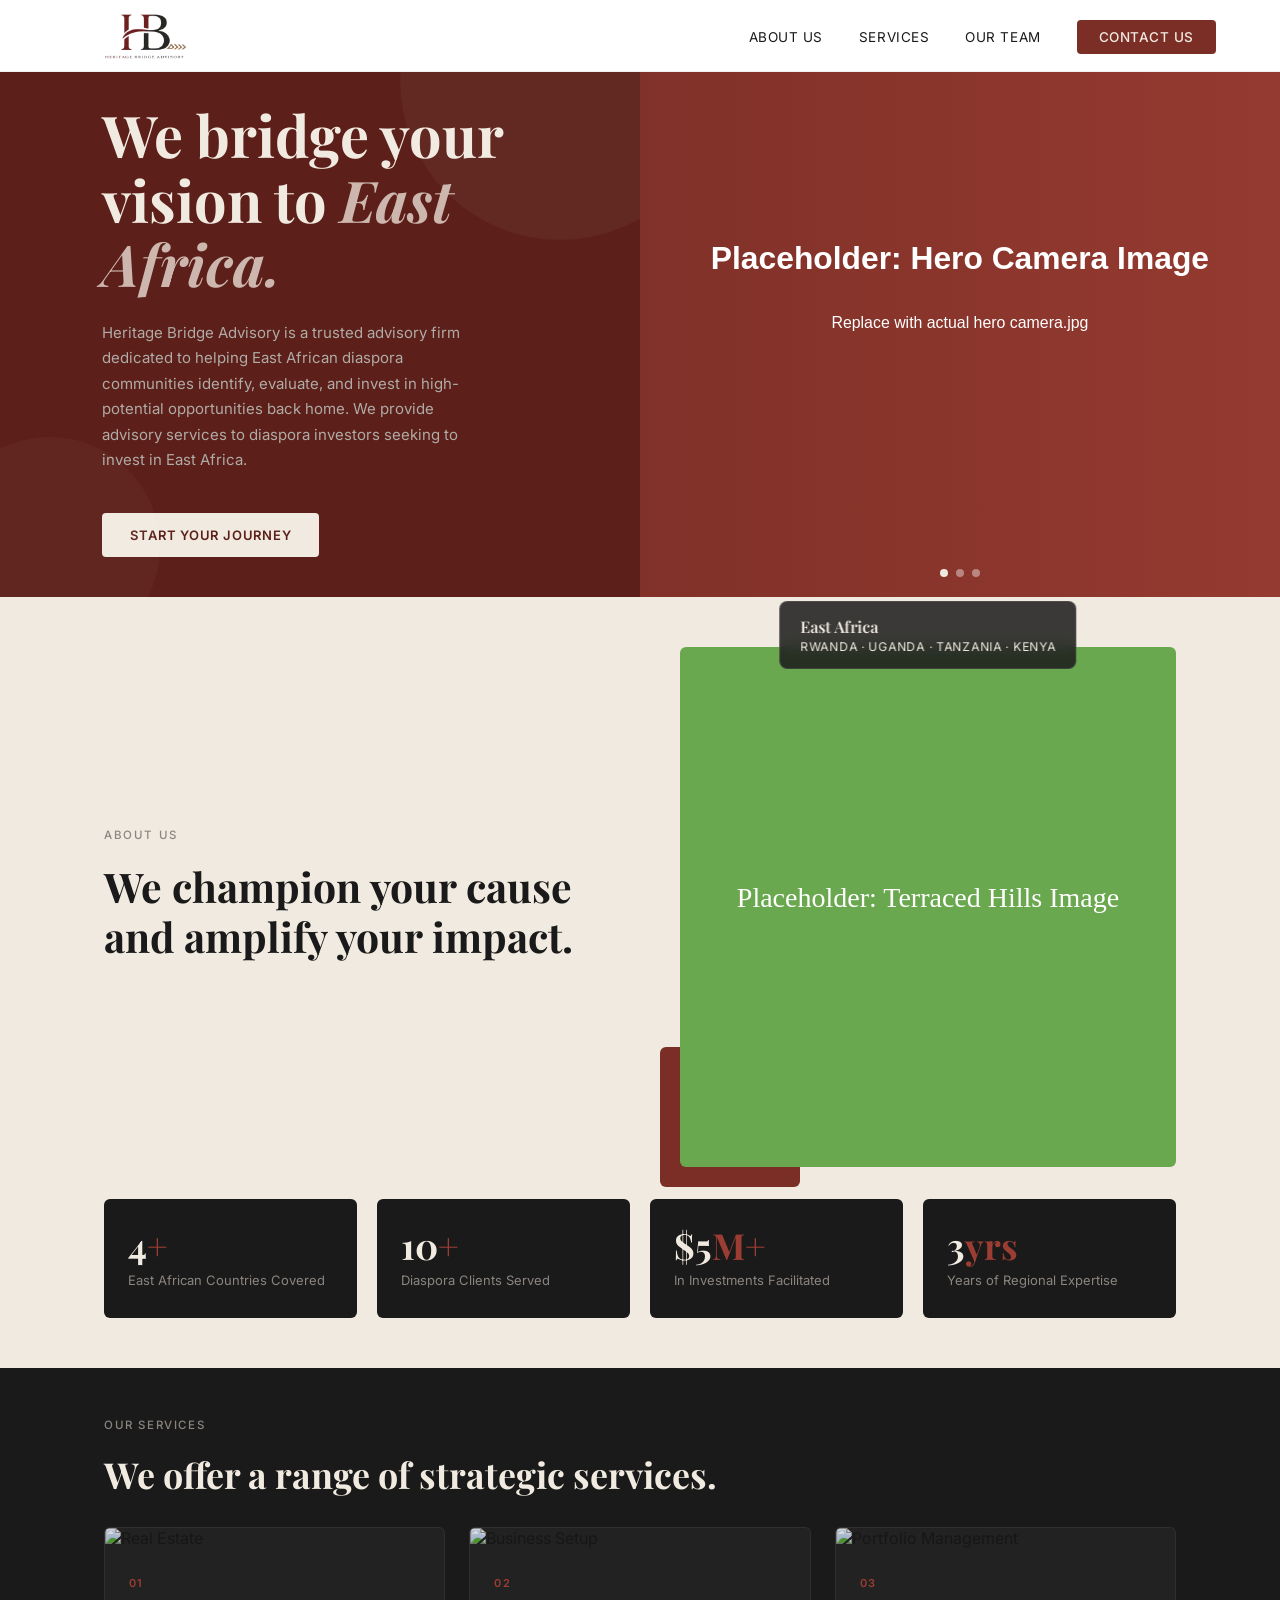
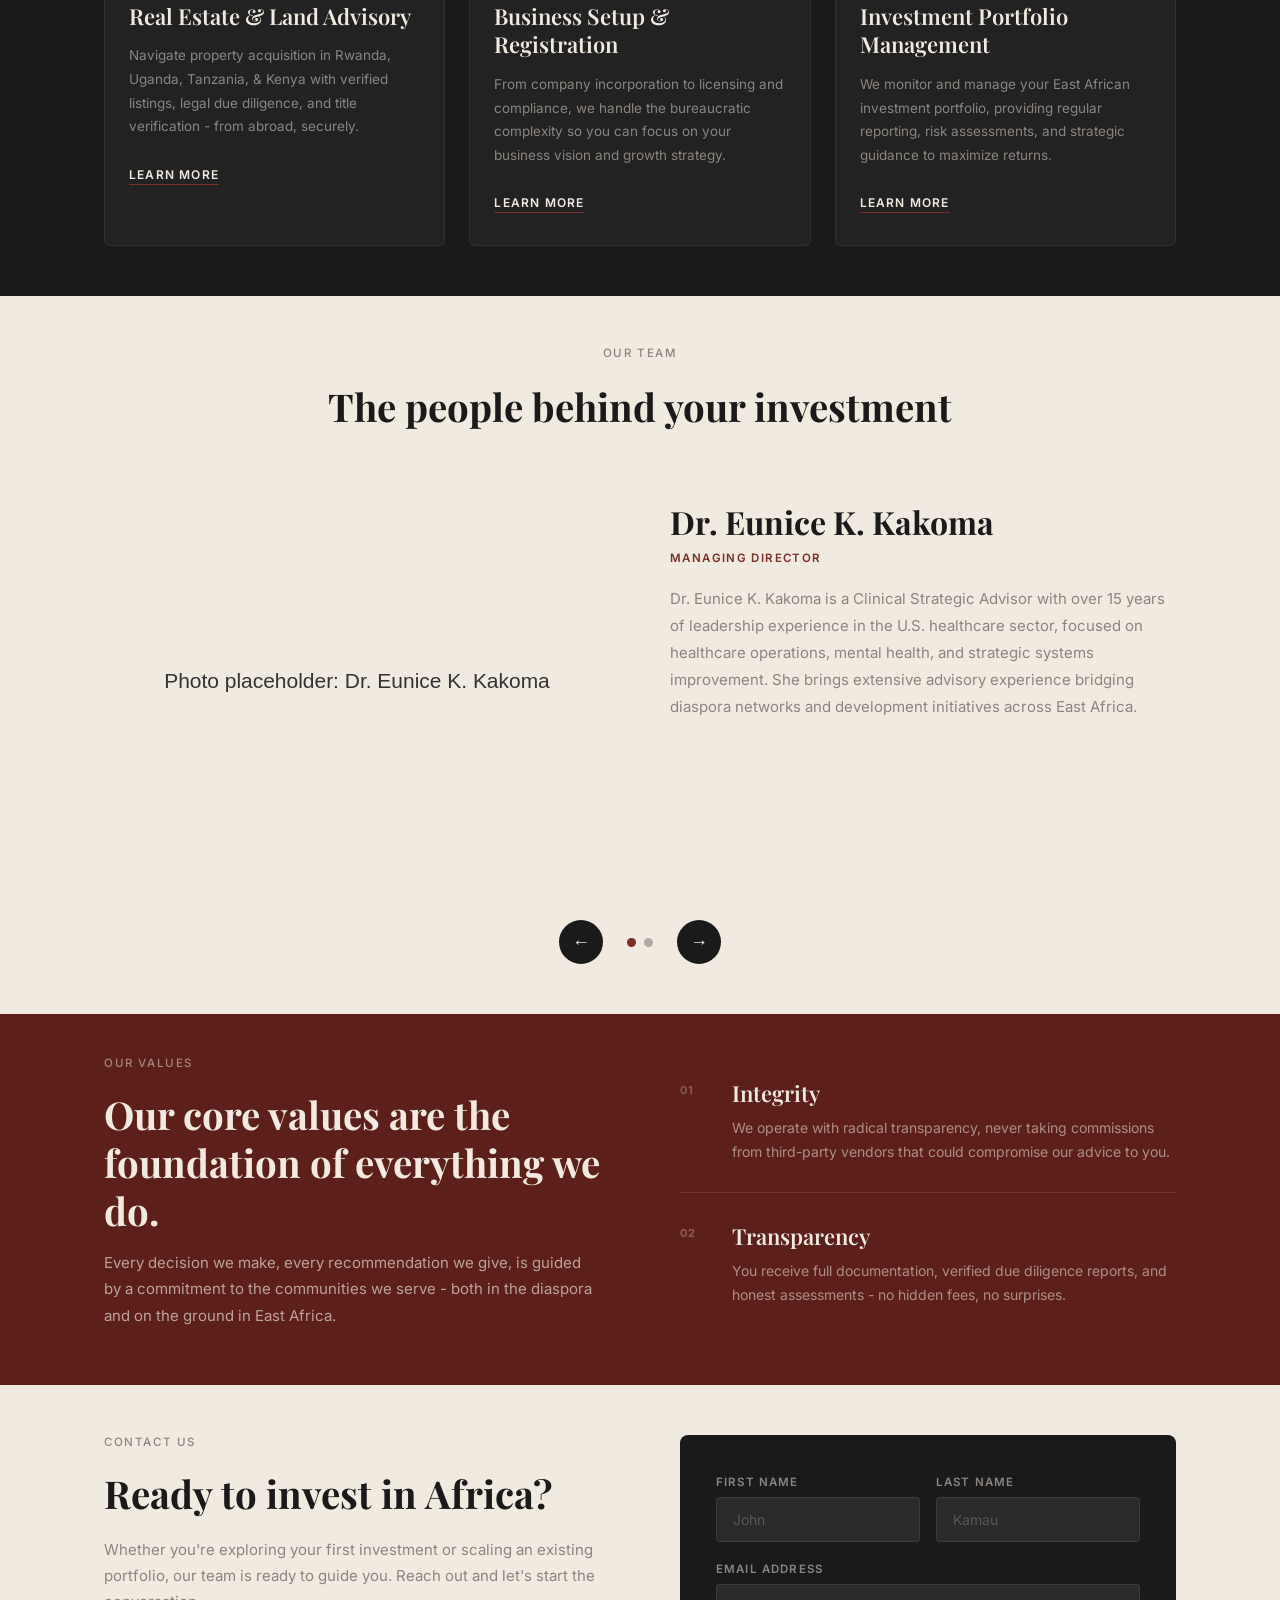
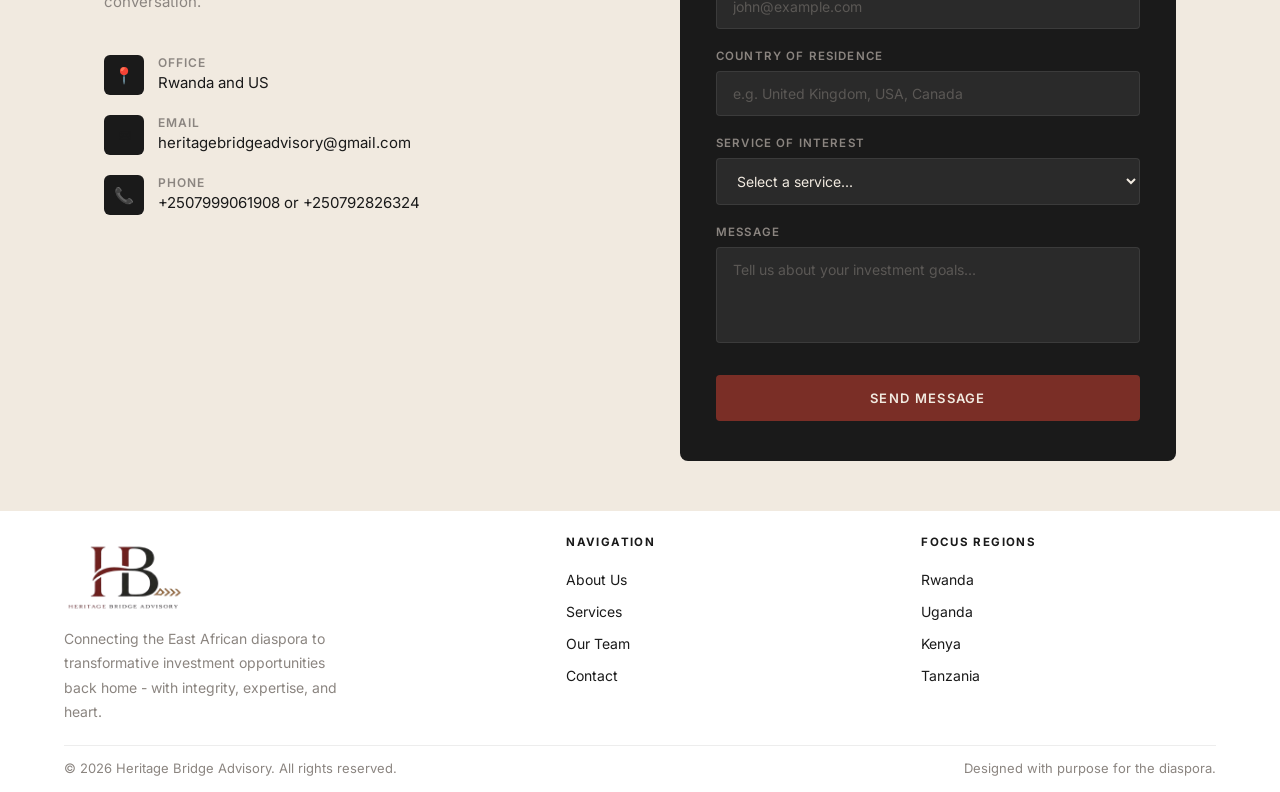
==== index.html @ 556f46bf "Add placeholder SVGs for hero, about, and team images; update references" ====
﻿<!DOCTYPE html>
<html lang="en">
<head>
  <meta charset="UTF-8" />
  <meta name="viewport" content="width=device-width, initial-scale=1.0" />
  <title>Heritage Bridge Advisory - Diaspora Investment in East Africa</title>
  <link rel="icon" type="image/png" href="./updated logo.png?v=20260511d" />
  <link rel="shortcut icon" href="./updated logo.png?v=20260511d" />
  <link rel="apple-touch-icon" href="./updated logo.png?v=20260511d" />
  <link rel="preconnect" href="https://fonts.googleapis.com" />
  <link rel="preconnect" href="https://fonts.gstatic.com" crossorigin />
  <link href="https://fonts.googleapis.com/css2?family=Playfair+Display:wght@400;600;700&family=Inter:wght@300;400;500;600&display=swap" rel="stylesheet" />
  <style>
    *, *::before, *::after { box-sizing: border-box; margin: 0; padding: 0; }

    :root {
      --burgundy:  #7A2E26;
      --burgundy-dark: #5C1F19;
      --burgundy-light: #9B3D33;
      --cream:     #F1EAE0;
      --charcoal:  #1A1A1A;
      --stone:     #8B8580;
      --stone-light: #B0ABA6;
      --white:     #FFFFFF;
    }

    html { scroll-behavior: smooth; }

    body {
      font-family: 'Inter', sans-serif;
      background: var(--cream);
      color: var(--charcoal);
      overflow-x: hidden;
    }

    /* NAV */
    nav {
      position: fixed;
      top: 0; left: 0; right: 0;
      z-index: 100;
      display: flex;
      align-items: center;
      justify-content: space-between;
      padding: 0 5% 0 8%;
      height: 72px;
      background: var(--white);
      border-bottom: 1px solid rgba(0,0,0,0.06);
      transition: background 0.3s;
    }

    .nav-logo {
      display: flex;
      align-items: center;
      gap: 10px;
      text-decoration: none;
      background: transparent;
      padding: 8px 12px;
      border-radius: 4px;
    }

    nav .nav-logo {
      width: 290px;
      height: 62px;
      justify-content: flex-start;
      overflow: hidden;
      padding: 4px 0;
    }

    .nav-logo-mark {
      height: 100%;
      width: 100%;
      max-width: 100%;
      display: block;
      object-fit: contain;
      object-position: left center;
      transform: none;
    }

    .nav-links {
      display: flex;
      gap: 36px;
      list-style: none;
    }

    .nav-links a {
      text-decoration: none;
      color: var(--charcoal);
      font-size: 13.5px;
      font-weight: 400;
      letter-spacing: 0.04em;
      text-transform: uppercase;
      transition: color 0.2s;
    }

    .nav-links a:hover { color: var(--burgundy); }

    .nav-cta {
      background: var(--burgundy);
      color: var(--cream) !important;
      padding: 9px 22px;
      border-radius: 4px;
      font-weight: 500 !important;
      transition: background 0.2s !important;
    }

    .nav-cta:hover { background: var(--burgundy-light) !important; color: var(--white) !important; }

    .hamburger {
      display: none;
      flex-direction: column;
      gap: 5px;
      cursor: pointer;
      padding: 4px;
    }

    .hamburger span {
      display: block;
      width: 24px; height: 2px;
      background: var(--charcoal);
      border-radius: 2px;
      transition: 0.3s;
    }

    /* HERO */
    #hero {
      min-height: 420px;
      background: var(--charcoal);
      display: flex;
      align-items: stretch;
      padding-top: 0;
      overflow: hidden;
    }

    .hero-left {
      flex: 1 1 50%;
      background: var(--burgundy-dark);
      padding: 60px 8% 40px 8%;
      min-height: 420px;
      display: flex;
      flex-direction: column;
      justify-content: center;
      position: relative;
      overflow: hidden;
    }

    .hero-left::before {
      content: '';
      position: absolute;
      top: -80px; right: -80px;
      width: 320px; height: 320px;
      background: rgba(255,255,255,0.04);
      border-radius: 50%;
    }

    .hero-left::after {
      content: '';
      position: absolute;
      bottom: -60px; left: -60px;
      width: 220px; height: 220px;
      background: rgba(255,255,255,0.03);
      border-radius: 50%;
    }

    .hero-eyebrow {
      display: flex;
      align-items: center;
      gap: 10px;
      font-size: 11.5px;
      font-weight: 500;
      letter-spacing: 0.14em;
      text-transform: uppercase;
      color: var(--stone-light);
      margin-bottom: 28px;
    }

    .hero-headline {
      font-family: 'Playfair Display', serif;
      font-size: clamp(36px, 4.5vw, 58px);
      font-weight: 700;
      line-height: 1.12;
      color: var(--cream);
      margin-bottom: 24px;
    }

    .hero-headline em {
      font-style: italic;
      color: rgba(241, 234, 224, 0.75);
    }

    .hero-sub {
      font-size: 15px;
      line-height: 1.7;
      color: var(--stone-light);
      max-width: 380px;
      margin-bottom: 40px;
    }

    /* HERO GALLERY SECTION */
    #hero-gallery {
      flex: 1 1 50%;
      width: auto;
      background: var(--cream);
      padding: 0;
      display: flex;
      align-items: stretch;
      min-height: 420px;
    }

    .hero-gallery-wrapper {
      flex: 1 1 auto;
      width: 100%;
      max-width: none;
      margin: 0;
      display: flex;
      flex-direction: column;
      align-items: center;
      justify-content: flex-start;
      height: 100%;
      min-height: 100%;
      padding: 0;
      position: relative;
    }

    .hero-slideshow-container {
      position: relative;
      width: 100%;
      min-height: 0;
      height: 100%;
      flex: 1 1 auto;
      overflow: hidden;
      display: flex;
      align-items: center;
      justify-content: center;
      border-radius: 0;
    }

    .hero-slide {
      display: none;
      width: 100%;
      height: 100%;
      position: absolute;
      top: 0;
      left: 0;
    }

    .hero-slide.active {
      display: block;
      animation: fadeIn 0.5s;
    }

    .hero-slide img {
      width: 100%;
      height: 100%;
      object-fit: cover;
      display: block;
    }

    @keyframes fadeIn {
      from { opacity: 0; }
      to { opacity: 1; }
    }

    .hero-slide-dots {
      position: absolute;
      bottom: 20px;
      left: 50%;
      transform: translateX(-50%);
      display: flex;
      gap: 8px;
      z-index: 10;
    }

    .hero-slide-dot {
      width: 8px;
      height: 8px;
      border-radius: 50%;
      background: rgba(255,255,255,0.4);
      cursor: pointer;
      border: none;
      transition: background 0.3s;
    }

    .hero-slide-dot.active {
      background: var(--cream);
    }

    .hero-location-badge {
      position: relative;
      background: rgba(26, 26, 26, 0.85);
      backdrop-filter: blur(8px);
      border: 1px solid rgba(255,255,255,0.1);
      border-radius: 8px;
      padding: 14px 20px;
      color: var(--cream);
      font-size: 12px;
      letter-spacing: 0.06em;
      text-transform: uppercase;
      transition: all 0.3s ease;
    }

    .hero-location-badge strong {
      display: block;
      font-size: 16px;
      font-family: 'Playfair Display', serif;
      font-weight: 600;
      margin-bottom: 2px;
      letter-spacing: 0;
      text-transform: none;
    }

    .hero-right {
      position: relative;
      background: var(--cream);
      overflow: hidden;
      display: flex;
      align-items: center;
      justify-content: center;
      min-height: 0;
      height: 100%;
    }

    .hero-right img {
      display: block;
      width: 100%;
      height: 100%;
      object-fit: cover;
    }

    .btn-primary {
      display: inline-flex;
      align-items: center;
      gap: 8px;
      background: var(--cream);
      color: var(--burgundy-dark);
      text-decoration: none;
      font-size: 13px;
      font-weight: 600;
      letter-spacing: 0.06em;
      text-transform: uppercase;
      padding: 14px 28px;
      border-radius: 4px;
      transition: background 0.2s, color 0.2s;
      width: fit-content;
    }

    .btn-primary:hover { background: var(--white); }

    .hero-values {
      margin-top: 60px;
      display: flex;
      flex-direction: column;
      gap: 10px;
    }

    .hero-value-item {
      font-family: 'Playfair Display', serif;
      font-size: 20px;
      font-weight: 400;
      color: rgba(241, 234, 224, 0.45);
      letter-spacing: 0.02em;
      transition: color 0.2s;
    }

    .hero-value-item:hover { color: var(--cream); }

    /* SECTIONS */
    section { width: 100%; }

    .section-inner {
      max-width: 1200px;
      margin: 0 auto;
      padding: 50px 5%;
    }

    .section-label {
      display: flex;
      align-items: center;
      gap: 10px;
      font-size: 11.5px;
      font-weight: 500;
      letter-spacing: 0.14em;
      text-transform: uppercase;
      color: var(--stone);
      margin-bottom: 20px;
    }

    /* ABOUT */
    #about { background: var(--cream); }

    .about-grid {
      display: grid;
      grid-template-columns: 1fr 1fr;
      gap: 80px;
      align-items: center;
    }

    .about-text h2 {
      font-family: 'Playfair Display', serif;
      font-size: clamp(28px, 3.2vw, 44px);
      font-weight: 700;
      line-height: 1.2;
      color: var(--charcoal);
      margin-bottom: 24px;
    }

    .about-text p {
      font-size: 15.5px;
      line-height: 1.8;
      color: var(--stone);
      margin-bottom: 16px;
    }

    .about-text p:last-of-type { margin-bottom: 0; }

    .about-stats {
      display: grid;
      grid-template-columns: repeat(4, 1fr);
      gap: 20px;
      margin-top: 0;
      padding-top: 32px;
    }

    .stat-card {
      background: var(--charcoal);
      border-radius: 6px;
      padding: 28px 24px;
      color: var(--cream);
    }

    .stat-number {
      font-family: 'Playfair Display', serif;
      font-size: 36px;
      font-weight: 700;
      color: var(--cream);
      line-height: 1;
      margin-bottom: 8px;
    }

    .stat-number span { color: var(--burgundy-light); }

    .stat-label {
      font-size: 13px;
      color: var(--stone);
      line-height: 1.5;
    }

    .about-image-wrap {
      position: relative;
    }

    .about-image-wrap .hero-location-badge {
      position: absolute;
      top: -46px;
      left: 50%;
      transform: translateX(-50%);
      z-index: 6;
      margin: 0;
      white-space: nowrap;
    }

    .about-image-wrap img {
      width: 100%;
      height: 520px;
      object-fit: cover;
      border-radius: 6px;
      display: block;
    }

    .about-image-accent {
      position: absolute;
      bottom: -20px;
      left: -20px;
      width: 140px;
      height: 140px;
      background: var(--burgundy);
      border-radius: 6px;
      z-index: -1;
    }

    /* SERVICES */
    #services { background: var(--charcoal); }

    .services-header {
      display: flex;
      justify-content: space-between;
      align-items: flex-end;
      margin-bottom: 30px;
    }

    .services-header h2 {
      font-family: 'Playfair Display', serif;
      font-size: clamp(20px, 2.8vw, 38px);
      font-weight: 700;
      color: var(--cream);
      white-space: nowrap;
      line-height: 1.25;
    }

    .services-header p {
      font-size: 14px;
      color: var(--stone);
      max-width: 340px;
      line-height: 1.7;
      text-align: right;
    }

    .services-grid {
      display: grid;
      grid-template-columns: repeat(3, 1fr);
      gap: 24px;
    }

    .service-card {
      background: #222222;
      border-radius: 6px;
      overflow: hidden;
      border: 1px solid rgba(255,255,255,0.06);
      transition: transform 0.3s, border-color 0.3s;
    }

    .service-card:hover {
      transform: translateY(-6px);
      border-color: rgba(122, 46, 38, 0.5);
    }

    .service-card-img {
      width: 100%;
      height: 220px;
      object-fit: cover;
      filter: brightness(0.85);
      transition: filter 0.3s;
    }

    .service-card:hover .service-card-img { filter: brightness(1); }

    .service-card-body { padding: 28px 24px 32px; }

    .service-card-index {
      font-size: 11px;
      font-weight: 600;
      letter-spacing: 0.12em;
      color: var(--burgundy-light);
      text-transform: uppercase;
      margin-bottom: 12px;
    }

    .service-card-title {
      font-family: 'Playfair Display', serif;
      font-size: 22px;
      font-weight: 600;
      color: var(--cream);
      margin-bottom: 14px;
      line-height: 1.3;
    }

    .service-card-desc {
      font-size: 13.5px;
      line-height: 1.75;
      color: var(--stone);
      margin-bottom: 24px;
    }

    .btn-ghost {
      display: inline-flex;
      align-items: center;
      gap: 8px;
      font-size: 12px;
      font-weight: 600;
      letter-spacing: 0.1em;
      text-transform: uppercase;
      color: var(--cream);
      text-decoration: none;
      border-bottom: 1px solid var(--burgundy);
      padding-bottom: 2px;
      transition: color 0.2s, border-color 0.2s;
    }

    .btn-ghost:hover { color: var(--burgundy-light); border-color: var(--burgundy-light); }

    /* GALLERY */
    #gallery { background: var(--cream); }

    .gallery-header {
      text-align: center;
      margin-bottom: 56px;
    }

    .gallery-header .section-label { justify-content: center; }

    .gallery-header h2 {
      font-family: 'Playfair Display', serif;
      font-size: clamp(26px, 3vw, 40px);
      font-weight: 700;
      color: var(--charcoal);
      margin-bottom: 16px;
    }

    .gallery-header p {
      font-size: 15px;
      color: var(--stone);
      max-width: 500px;
      margin: 0 auto;
      line-height: 1.7;
    }

    .gallery-masonry {
      display: grid;
      grid-template-columns: repeat(3, 1fr);
      gap: 16px;
    }

    .gallery-item {
      border-radius: 6px;
      overflow: hidden;
      position: relative;
    }

    .gallery-item img {
      width: 100%;
      height: 100%;
      object-fit: cover;
      display: block;
      transition: transform 0.5s, filter 0.3s;
      filter: brightness(0.92) saturate(0.9);
    }

    .gallery-item:hover img {
      transform: scale(1.04);
      filter: brightness(1) saturate(1);
    }

    .gallery-item:nth-child(1) { height: 280px; }
    .gallery-item:nth-child(2) { height: 280px; }
    .gallery-item:nth-child(3) { height: 580px; grid-row: span 2; }
    .gallery-item:nth-child(4) { height: 280px; }
    .gallery-item:nth-child(5) { height: 280px; }

    .gallery-caption {
      position: absolute;
      bottom: 0; left: 0; right: 0;
      padding: 20px;
      background: linear-gradient(transparent, rgba(26,26,26,0.75));
      color: var(--cream);
      font-size: 13px;
      font-weight: 500;
      opacity: 0;
      transition: opacity 0.3s;
    }

    .gallery-item:hover .gallery-caption { opacity: 1; }

    /* TEAM CAROUSEL */
    #team { background: var(--cream); }

    .team-carousel-wrap { position: relative; overflow: hidden; }

    .team-carousel {
      display: flex;
      transition: transform 0.45s ease;
    }

    .team-slide {
      min-width: 100%;
      display: grid;
      grid-template-columns: 1fr 1fr;
      gap: 60px;
      align-items: start;
    }

    .team-slide img {
      width: 100%;
      height: 400px;
      object-fit: cover;
      border-radius: 6px;
    }

    .team-slide-body { padding: 12px 0; }

    .team-slide-body h3 {
      font-family: 'Playfair Display', serif;
      font-size: clamp(24px, 2.5vw, 34px);
      font-weight: 700;
      color: var(--charcoal);
      margin-bottom: 8px;
    }

    .team-role {
      display: block;
      font-size: 11.5px;
      font-weight: 600;
      letter-spacing: 0.12em;
      text-transform: uppercase;
      color: var(--burgundy);
      margin-bottom: 20px;
    }

    .team-slide-body p {
      font-size: 15px;
      line-height: 1.8;
      color: var(--stone);
    }

    .team-carousel-nav {
      display: flex;
      align-items: center;
      justify-content: center;
      gap: 24px;
      margin-top: 32px;
    }

    .carousel-btn {
      background: var(--charcoal);
      color: var(--cream);
      border: none;
      width: 44px; height: 44px;
      border-radius: 50%;
      font-size: 18px;
      cursor: pointer;
      transition: background 0.2s;
      display: flex;
      align-items: center;
      justify-content: center;
    }

    .carousel-btn:hover { background: var(--burgundy); }

    .carousel-dots { display: flex; gap: 8px; }

    .carousel-dot {
      width: 9px; height: 9px;
      border-radius: 50%;
      background: var(--stone-light);
      cursor: pointer;
      transition: background 0.2s;
      border: none;
    }

    .carousel-dot.active { background: var(--burgundy); }

    /* VALUES */
    #values { background: var(--burgundy-dark); }
    #values .section-inner { padding-top: 36px; }

    .values-grid {
      display: grid;
      grid-template-columns: 1fr 1fr;
      gap: 80px;
      align-items: center;
    }

    .values-text .section-label { color: rgba(241,234,224,0.5); }

    .values-text h2 {
      font-family: 'Playfair Display', serif;
      font-size: clamp(26px, 3vw, 40px);
      font-weight: 700;
      color: var(--cream);
      margin-bottom: 16px;
      line-height: 1.25;
    }

    .values-text p {
      font-size: 15px;
      line-height: 1.75;
      color: rgba(241, 234, 224, 0.65);
    }

    .values-list {
      display: flex;
      flex-direction: column;
    }

    .value-row {
      display: flex;
      align-items: flex-start;
      gap: 24px;
      padding: 28px 0;
      border-bottom: 1px solid rgba(255,255,255,0.1);
    }

    .value-row:last-child { border-bottom: none; }

    .value-num {
      font-size: 11px;
      font-weight: 700;
      letter-spacing: 0.1em;
      color: rgba(241, 234, 224, 0.3);
      padding-top: 5px;
      min-width: 28px;
    }

    .value-content h3 {
      font-family: 'Playfair Display', serif;
      font-size: 22px;
      font-weight: 600;
      color: var(--cream);
      margin-bottom: 8px;
    }

    .value-content p {
      font-size: 14px;
      line-height: 1.7;
      color: rgba(241, 234, 224, 0.55);
    }

    /* CONTACT */
    #contact { background: var(--cream); }

    .contact-grid {
      display: grid;
      grid-template-columns: 1fr 1fr;
      gap: 80px;
    }

    .contact-info h2 {
      font-family: 'Playfair Display', serif;
      font-size: clamp(26px, 3vw, 40px);
      font-weight: 700;
      color: var(--charcoal);
      margin-bottom: 20px;
      line-height: 1.25;
    }

    .contact-info p {
      font-size: 15px;
      line-height: 1.75;
      color: var(--stone);
      margin-bottom: 40px;
    }

    .contact-detail {
      display: flex;
      align-items: flex-start;
      gap: 14px;
      margin-bottom: 20px;
    }

    .contact-icon {
      width: 40px; height: 40px;
      background: var(--charcoal);
      border-radius: 6px;
      display: flex;
      align-items: center;
      justify-content: center;
      flex-shrink: 0;
      font-size: 16px;
    }

    .contact-detail-text strong {
      display: block;
      font-size: 12px;
      font-weight: 600;
      letter-spacing: 0.08em;
      text-transform: uppercase;
      color: var(--stone);
      margin-bottom: 2px;
    }

    .contact-detail-text span {
      font-size: 15px;
      color: var(--charcoal);
    }

    .contact-form {
      background: var(--charcoal);
      border-radius: 8px;
      padding: 40px 36px;
    }

    .form-row {
      display: grid;
      grid-template-columns: 1fr 1fr;
      gap: 16px;
    }

    .form-group { margin-bottom: 20px; }

    .form-group label {
      display: block;
      font-size: 11.5px;
      font-weight: 600;
      letter-spacing: 0.1em;
      text-transform: uppercase;
      color: var(--stone);
      margin-bottom: 8px;
    }

    .form-group input,
    .form-group select,
    .form-group textarea {
      width: 100%;
      background: #2A2A2A;
      border: 1px solid rgba(255,255,255,0.08);
      border-radius: 4px;
      padding: 13px 16px;
      font-family: 'Inter', sans-serif;
      font-size: 14px;
      color: var(--cream);
      outline: none;
      transition: border-color 0.2s;
      resize: none;
    }

    .form-group input::placeholder,
    .form-group textarea::placeholder { color: rgba(139, 133, 128, 0.5); }

    .form-group input:focus,
    .form-group select:focus,
    .form-group textarea:focus { border-color: var(--burgundy); }

    .form-group select option { background: #2A2A2A; }

    .btn-submit {
      width: 100%;
      padding: 15px;
      background: var(--burgundy);
      color: var(--cream);
      font-family: 'Inter', sans-serif;
      font-size: 13px;
      font-weight: 600;
      letter-spacing: 0.1em;
      text-transform: uppercase;
      border: none;
      border-radius: 4px;
      cursor: pointer;
      transition: background 0.2s;
      margin-top: 8px;
    }

    .btn-submit:hover { background: var(--burgundy-light); }

    /* FOOTER */
    footer {
      background: var(--white);
      padding: 24px 5% 16px;
    }

    .footer-inner { max-width: 1200px; margin: 0 auto; }

    .footer-top {
      display: grid;
      grid-template-columns: 1.5fr 1fr 1fr;
      gap: 60px;
      padding-bottom: 20px;
      border-bottom: 1px solid rgba(26,26,26,0.08);
    }

    .footer-brand {
      display: flex;
      flex-direction: column;
      align-items: flex-start;
    }

    .footer-brand p {
      font-size: 14px;
      line-height: 1.75;
      color: var(--stone);
      margin-top: 0;
      max-width: 280px;
    }

    .footer-brand .nav-logo {
      display: flex;
      width: 280px;
      height: 84px;
      background: var(--white);
      padding: 4px 0;
      border-radius: 6px;
      justify-content: flex-start;
      overflow: hidden;
      margin-bottom: 8px;
    }

    .footer-brand .nav-logo img {
      display: block;
      height: 100% !important;
      width: 100% !important;
      max-width: 100%;
      object-fit: contain;
      object-position: left center;
      transform: none;
    }

    .footer-col h4 {
      font-size: 11.5px;
      font-weight: 700;
      letter-spacing: 0.12em;
      text-transform: uppercase;
      color: var(--charcoal);
      margin-bottom: 20px;
    }

    .footer-col ul {
      list-style: none;
      display: flex;
      flex-direction: column;
      gap: 12px;
    }

    .footer-col ul a {
      text-decoration: none;
      font-size: 14px;
      color: var(--charcoal);
      transition: color 0.2s;
    }

    .footer-col ul a:hover { color: var(--burgundy); }

    .footer-bottom {
      display: flex;
      justify-content: space-between;
      align-items: center;
      padding-top: 14px;
      font-size: 13px;
      color: var(--stone);
    }

    .footer-bottom a {
      color: var(--stone);
      text-decoration: none;
    }

    .footer-bottom a:hover { color: var(--burgundy); }

    /* RESPONSIVE */
    @media (max-width: 900px) {
      #hero { flex-direction: column; }
      #hero-gallery { padding: 0; }
      .hero-gallery-wrapper { height: 380px; min-height: 380px; padding: 0; }
      .hero-slideshow-container { height: 100%; }
      .hero-right { height: 380px; }
      .hero-left { padding: 60px 6%; }
      .about-image-wrap .hero-location-badge { top: -36px; }
      .about-grid, .values-grid, .contact-grid { grid-template-columns: 1fr; gap: 32px; }
      .about-image-wrap { order: -1; }
      .team-slide { grid-template-columns: 1fr; gap: 24px; }
      .team-slide img { height: 260px; }
      .services-grid { grid-template-columns: 1fr; }
      .services-header { flex-direction: column; align-items: flex-start; gap: 16px; }
      .services-header p { text-align: left; }
      .gallery-masonry { grid-template-columns: 1fr 1fr; }
      .gallery-item:nth-child(3) { grid-column: span 1; grid-row: span 1; height: 280px; }
      .footer-top { grid-template-columns: 1fr 1fr; gap: 40px; }
      .nav-links { display: none; }
      .hamburger { display: flex; }
    }

    @media (max-width: 600px) {
      nav { padding: 0 5%; }
      nav .nav-logo { width: 230px; height: 54px; padding: 4px 8px; }
      .footer-brand .nav-logo { width: 240px; height: 72px; padding: 6px 8px; }
      .section-inner { padding: 72px 5%; }
      .gallery-masonry { grid-template-columns: 1fr; }
      .gallery-item { height: 240px !important; grid-row: span 1 !important; }
      .form-row { grid-template-columns: 1fr; }
      .footer-top { grid-template-columns: 1fr; }
      .footer-bottom { flex-direction: column; gap: 8px; text-align: center; }
      .about-stats { grid-template-columns: 1fr 1fr; }
    }

    /* ANIMATIONS */
    .fade-up {
      opacity: 0;
      transform: translateY(28px);
      transition: opacity 0.65s ease, transform 0.65s ease;
    }

    .fade-up.visible { opacity: 1; transform: translateY(0); }
    .fade-up-delay-1 { transition-delay: 0.1s; }
    .fade-up-delay-2 { transition-delay: 0.2s; }
    .fade-up-delay-3 { transition-delay: 0.3s; }
  </style>
</head>
<body>

  <!-- NAVBAR -->
  <nav id="navbar">
    <a href="#hero" class="nav-logo">
      <img class="nav-logo-mark" src="./updated logo.png?v=20260511d" alt="Heritage Bridge Advisory" />
    </a>
    <ul class="nav-links">
      <li><a href="#about">About Us</a></li>
      <li><a href="#services">Services</a></li>
      <li><a href="#team">Our Team</a></li>
      <li><a href="#contact" class="nav-cta">Contact Us</a></li>
    </ul>
    <div class="hamburger" id="hamburger" aria-label="Open menu">
      <span></span><span></span><span></span>
    </div>
  </nav>

  <!-- HERO -->
  <section id="hero">
    <div class="hero-left">
      <div class="hero-eyebrow">Connecting Diaspora to Opportunity</div>
      <h1 class="hero-headline">
        We bridge your<br/>
        vision to <em>East Africa.</em>
      </h1>
      <p class="hero-sub">
        Heritage Bridge Advisory is a trusted advisory firm dedicated to helping East African diaspora communities identify, evaluate, and invest in high-potential opportunities back home. We provide advisory services to diaspora investors seeking to invest in East Africa.
      </p>
      <a href="#contact" class="btn-primary">Start Your Journey</a>
    </div>

  <!-- HERO GALLERY -->
  <section id="hero-gallery">
    <div class="hero-gallery-wrapper">
      <div class="hero-slideshow-container">
        <div class="hero-slide active">
          <div class="hero-right">
            <img data-image-key="hero-slide-1" src="./images/hero-camera.svg" alt="East Africa investment landscape" />
          </div>
        </div>
        <div class="hero-slide">
          <div class="hero-right">
            <img data-image-key="hero-slide-2" src="https://picsum.photos/seed/eastafrica-invest-2/1600/900" alt="Diaspora advisory consultation" />
          </div>
        </div>
        <div class="hero-slide">
          <div class="hero-right">
            <img data-image-key="hero-slide-3" src="https://picsum.photos/seed/eastafrica-invest-3/1600/900" alt="Business growth opportunities in East Africa" />
          </div>
        </div>
        <div class="hero-slide-dots">
          <button class="hero-slide-dot active" aria-label="Slide 1"></button>
          <button class="hero-slide-dot" aria-label="Slide 2"></button>
          <button class="hero-slide-dot" aria-label="Slide 3"></button>
        </div>
      </div>
    </div>
  </section>
  </section>

  <!-- ABOUT -->
  <section id="about">
    <div class="section-inner">
      <div class="about-grid">
        <div class="about-text">
          <div class="section-label fade-up">About Us</div>
          <h2 class="fade-up fade-up-delay-1">We champion your cause and amplify your impact.</h2>
        </div>
        <div class="about-image-wrap fade-up fade-up-delay-2">
          <div class="hero-location-badge">
            <strong>East Africa</strong>
          <span class="country-list">Rwanda &middot; Uganda &middot; Tanzania &middot; Kenya</span>
          </div>
          <img data-image-key="about-main" src="./images/terraces.svg" alt="Business meeting" />
          <div class="about-image-accent"></div>
        </div>
      </div>
      <div class="about-stats">
        <div class="stat-card fade-up fade-up-delay-1">
          <div class="stat-number">4<span>+</span></div>
          <div class="stat-label">East African Countries Covered</div>
        </div>
        <div class="stat-card fade-up fade-up-delay-2">
          <div class="stat-number">10<span>+</span></div>
          <div class="stat-label">Diaspora Clients Served</div>
        </div>
        <div class="stat-card fade-up fade-up-delay-1">
          <div class="stat-number">$5<span>M+</span></div>
          <div class="stat-label">In Investments Facilitated</div>
        </div>
        <div class="stat-card fade-up fade-up-delay-2">
          <div class="stat-number">3<span>yrs</span></div>
          <div class="stat-label">Years of Regional Expertise</div>
        </div>
      </div>
    </div>
  </section>

  <!-- SERVICES -->
  <section id="services">
    <div class="section-inner">
      <div class="services-header">
        <div>
          <div class="section-label fade-up" style="color: var(--stone);">Our Services</div>
          <h2 class="fade-up fade-up-delay-1">We offer a range of strategic services.</h2>
        </div>
      </div>
      <div class="services-grid">
        <div class="service-card fade-up">
          <img class="service-card-img" data-image-key="service-real-estate" src="https://picsum.photos/seed/realestate/700/300" alt="Real Estate" />
          <div class="service-card-body">
            <div class="service-card-index">01</div>
            <h3 class="service-card-title">Real Estate &amp; Land Advisory</h3>
            <p class="service-card-desc">Navigate property acquisition in Rwanda, Uganda, Tanzania, &amp; Kenya with verified listings, legal due diligence, and title verification - from abroad, securely.</p>
            <a href="#contact" class="btn-ghost">Learn More</a>
          </div>
        </div>
        <div class="service-card fade-up fade-up-delay-1">
          <img class="service-card-img" data-image-key="service-business-setup" src="https://picsum.photos/seed/businesssetup/700/300" alt="Business Setup" />
          <div class="service-card-body">
            <div class="service-card-index">02</div>
            <h3 class="service-card-title">Business Setup &amp; Registration</h3>
            <p class="service-card-desc">From company incorporation to licensing and compliance, we handle the bureaucratic complexity so you can focus on your business vision and growth strategy.</p>
            <a href="#contact" class="btn-ghost">Learn More</a>
          </div>
        </div>
        <div class="service-card fade-up fade-up-delay-2">
          <img class="service-card-img" data-image-key="service-portfolio" src="https://picsum.photos/seed/portfolio/700/300" alt="Portfolio Management" />
          <div class="service-card-body">
            <div class="service-card-index">03</div>
            <h3 class="service-card-title">Investment Portfolio Management</h3>
            <p class="service-card-desc">We monitor and manage your East African investment portfolio, providing regular reporting, risk assessments, and strategic guidance to maximize returns.</p>
            <a href="#contact" class="btn-ghost">Learn More</a>
          </div>
        </div>
      </div>
    </div>
  </section>

  <!-- TEAM -->
  <section id="team">
    <div class="section-inner">
      <div class="gallery-header">
        <div class="section-label fade-up">Our Team</div>
        <h2 class="fade-up fade-up-delay-1">The people behind your investment</h2>
      </div>
      <div class="team-carousel-wrap">
        <div class="team-carousel" id="teamCarousel">
          <div class="team-slide">
            <img data-image-key="team-member-1" src="./images/team-eunice.svg" alt="Dr. Eunice K. Kakoma" />
            <div class="team-slide-body">
              <h3>Dr. Eunice K. Kakoma</h3>
              <span class="team-role">Managing Director</span>
              <p>Dr. Eunice K. Kakoma is a Clinical Strategic Advisor with over 15 years of leadership experience in the U.S. healthcare sector, focused on healthcare operations, mental health, and strategic systems improvement. She brings extensive advisory experience bridging diaspora networks and development initiatives across East Africa.</p>
            </div>
          </div>
          <div class="team-slide">
            <img data-image-key="team-member-2" src="./images/team-charles.svg" alt="Charles Oligbo" />
            <div class="team-slide-body">
              <h3>Charles Oligbo MBA</h3>
              <span class="team-role">Executive Director &amp; Investor</span>
              <p>Charles Oligbo is a U.S.-based entrepreneur and investor with 20+ years building investment presence in Rwanda. He is founder and CEO of Cultuerville Realty LTD and Cultuerville Farms LTD, with diversified investments across residential holdings, agriculture, and multi-family real estate in Rwanda.</p>
            </div>
          </div>
        </div>
        <div class="team-carousel-nav">
          <button class="carousel-btn" id="teamPrev" aria-label="Previous">&#8592;</button>
          <div class="carousel-dots" id="carouselDots"></div>
          <button class="carousel-btn" id="teamNext" aria-label="Next">&#8594;</button>
        </div>
      </div>
    </div>
  </section>

  <!-- VALUES -->
  <section id="values">
    <div class="section-inner">
      <div class="values-grid">
        <div class="values-text">
          <div class="section-label fade-up">Our Values</div>
          <h2 class="fade-up fade-up-delay-1">Our core values are the foundation of everything we do.</h2>
          <p class="fade-up fade-up-delay-2">Every decision we make, every recommendation we give, is guided by a commitment to the communities we serve - both in the diaspora and on the ground in East Africa.</p>
        </div>
        <div class="values-list">
          <div class="value-row fade-up">
            <span class="value-num">01</span>
            <div class="value-content">
              <h3>Integrity</h3>
              <p>We operate with radical transparency, never taking commissions from third-party vendors that could compromise our advice to you.</p>
            </div>
          </div>
          <div class="value-row fade-up fade-up-delay-1">
            <span class="value-num">02</span>
            <div class="value-content">
              <h3>Transparency</h3>
              <p>You receive full documentation, verified due diligence reports, and honest assessments - no hidden fees, no surprises.</p>
            </div>
          </div>
        </div>
      </div>
    </div>
  </section>

  <!-- CONTACT -->
  <section id="contact">
    <div class="section-inner">
      <div class="contact-grid">
        <div class="contact-info">
          <div class="section-label fade-up">Contact Us</div>
          <h2 class="fade-up fade-up-delay-1">Ready to invest in Africa?</h2>
          <p class="fade-up fade-up-delay-2">Whether you're exploring your first investment or scaling an existing portfolio, our team is ready to guide you. Reach out and let's start the conversation.</p>
          <div class="contact-detail fade-up">
            <div class="contact-icon">&#128205;</div>
            <div class="contact-detail-text">
              <strong>Office</strong>
              <span>Rwanda and US</span>
            </div>
          </div>
          <div class="contact-detail fade-up fade-up-delay-1">
            <div class="contact-icon">&#9993;</div>
            <div class="contact-detail-text">
              <strong>Email</strong>
              <span>heritagebridgeadvisory@gmail.com</span>
            </div>
          </div>
          <div class="contact-detail fade-up fade-up-delay-2">
            <div class="contact-icon">&#128222;</div>
            <div class="contact-detail-text">
              <strong>Phone</strong>
              <span>+2507999061908 or +250792826324</span>
            </div>
          </div>
        </div>
        <div class="contact-form fade-up fade-up-delay-1">
          <form id="contactForm" onsubmit="handleSubmit(event)">
            <div class="form-row">
              <div class="form-group">
                <label>First Name</label>
                <input type="text" placeholder="John" required />
              </div>
              <div class="form-group">
                <label>Last Name</label>
                <input type="text" placeholder="Kamau" required />
              </div>
            </div>
            <div class="form-group">
              <label>Email Address</label>
              <input type="email" placeholder="john@example.com" required />
            </div>
            <div class="form-group">
              <label>Country of Residence</label>
              <input type="text" placeholder="e.g. United Kingdom, USA, Canada" />
            </div>
            <div class="form-group">
              <label>Service of Interest</label>
              <select>
                <option value="">Select a service...</option>
                <option>Real Estate &amp; Land Advisory</option>
                <option>Business Setup &amp; Registration</option>
                <option>Investment Portfolio Management</option>
                <option>General Consultation</option>
              </select>
            </div>
            <div class="form-group">
              <label>Message</label>
              <textarea rows="4" placeholder="Tell us about your investment goals..."></textarea>
            </div>
            <button type="submit" class="btn-submit">Send Message</button>
          </form>
        </div>
      </div>
    </div>
  </section>

  <!-- FOOTER -->
  <footer>
    <div class="footer-inner">
      <div class="footer-top">
        <div class="footer-brand">
          <a href="#hero" class="nav-logo">
            <img src="./updated logo.png?v=20260511d" alt="Heritage Bridge Advisory" style="height:52px; width:auto; object-fit:contain;" />
          </a>
          <p>Connecting the East African diaspora to transformative investment opportunities back home - with integrity, expertise, and heart.</p>
        </div>
        <div class="footer-col">
          <h4>Navigation</h4>
          <ul>
            <li><a href="#about">About Us</a></li>
            <li><a href="#services">Services</a></li>
      <li><a href="#team">Our Team</a></li>
            <li><a href="#contact">Contact</a></li>
          </ul>
        </div>
        <div class="footer-col">
          <h4>Focus Regions</h4>
          <ul>
            <li><a href="#contact">Rwanda</a></li>
            <li><a href="#contact">Uganda</a></li>
            <li><a href="#contact">Kenya</a></li>
            <li><a href="#contact">Tanzania</a></li>
          </ul>
        </div>
      </div>
      <div class="footer-bottom">
        <span>&copy; 2026 Heritage Bridge Advisory. All rights reserved.</span>
        <span>Designed with purpose for the diaspora.</span>
      </div>
    </div>
  </footer>

  <script>
    const SITE_CONTENT_API = '/api/site-content';
    const IMAGE_OVERRIDE_STORAGE_KEY = 'hb:image-overrides:v1';
    const IMAGE_SELECTOR_OVERRIDE_STORAGE_KEY = 'hb:image-selector-overrides:v1';
    const TEXT_SELECTOR_OVERRIDE_STORAGE_KEY = 'hb:text-selector-overrides:v1';
    const BRAND_LOGO_SRC = './updated logo.png?v=20260511d';

    function ensureBrandLogoVisibility() {
      document.querySelectorAll('.nav-logo img, .nav-logo-mark').forEach((img) => {
        img.src = BRAND_LOGO_SRC;
        img.removeAttribute('srcset');
      });
    }

    function improveFaviconVisibility() {
      const iconLinks = Array.from(document.querySelectorAll('link[rel="icon"], link[rel="shortcut icon"], link[rel="apple-touch-icon"]'));
      if (!iconLinks.length) return;

      const sourceImage = new Image();
      sourceImage.onload = () => {
        const canvas = document.createElement('canvas');
        canvas.width = 256;
        canvas.height = 256;
        const context = canvas.getContext('2d');
        if (!context) return;

        const sx = sourceImage.width * 0.24;
        const sy = sourceImage.height * 0.24;
        const sw = sourceImage.width * 0.52;
        const sh = sourceImage.height * 0.52;

        context.fillStyle = '#ffffff';
        context.fillRect(0, 0, 256, 256);
        context.drawImage(sourceImage, sx, sy, sw, sh, 16, 16, 224, 224);

        const optimizedIcon = canvas.toDataURL('image/png');
        iconLinks.forEach((linkEl) => {
          linkEl.href = optimizedIcon;
          if (linkEl.getAttribute('rel') === 'icon') {
            linkEl.type = 'image/png';
          }
        });
      };
      sourceImage.src = BRAND_LOGO_SRC;
    }

    function readJsonStorage(key, fallbackValue) {
      try {
        const rawValue = localStorage.getItem(key);
        return rawValue ? JSON.parse(rawValue) : fallbackValue;
      } catch (error) {
        return fallbackValue;
      }
    }

    function applyImageOverrides(remoteData) {
      const keyOverrides = remoteData && remoteData.imageKeyOverrides
        ? remoteData.imageKeyOverrides
        : readJsonStorage(IMAGE_OVERRIDE_STORAGE_KEY, {});
      Object.entries(keyOverrides).forEach(([key, value]) => {
        let src = '';
        let hidden = false;
        let alt = '';
        let caption = '';

        if (typeof value === 'string') {
          src = value.trim();
        } else if (value && typeof value === 'object') {
          if (typeof value.src === 'string') src = value.src.trim();
          hidden = Boolean(value.hidden);
          if (typeof value.alt === 'string') alt = value.alt.trim();
          if (typeof value.caption === 'string') caption = value.caption.trim();
        }

        const safeKey = key.replace(/"/g, '\\"');
        document.querySelectorAll(`[data-image-key="${safeKey}"]`).forEach((img) => {
          if (src) img.src = src;
          img.style.display = hidden ? 'none' : '';
          if (alt) img.alt = alt;

          const galleryItem = img.closest('.gallery-item');
          if (galleryItem && caption) {
            const captionEl = galleryItem.querySelector('.gallery-caption');
            if (captionEl) captionEl.textContent = caption;
          }
        });
      });

      const selectorOverrides = remoteData && Array.isArray(remoteData.imageSelectorOverrides)
        ? remoteData.imageSelectorOverrides
        : readJsonStorage(IMAGE_SELECTOR_OVERRIDE_STORAGE_KEY, []);
      if (!Array.isArray(selectorOverrides)) return;

      selectorOverrides.forEach((item) => {
        if (!item || typeof item.selector !== 'string') return;
        const selector = item.selector.trim();
        const src = typeof item.src === 'string' ? item.src.trim() : '';
        const caption = typeof item.caption === 'string' ? item.caption.trim() : '';
        const hidden = Boolean(item.hidden);
        if (!selector) return;
        if (!hidden && !src) return;

        try {
          document.querySelectorAll(selector).forEach((img) => {
            if (img.tagName === 'IMG') {
              if (!hidden && src) img.src = src;
              img.style.display = hidden ? 'none' : '';
              if (typeof item.alt === 'string' && item.alt.trim()) img.alt = item.alt.trim();

              const galleryItem = img.closest('.gallery-item');
              if (galleryItem && caption) {
                const captionEl = galleryItem.querySelector('.gallery-caption');
                if (captionEl) captionEl.textContent = caption;
              }
            }
          });
        } catch (error) {
          // Ignore invalid selectors to keep the page functional.
        }
      });
    }

    function escapeHtml(value) {
      return value
        .replace(/&/g, '&amp;')
        .replace(/</g, '&lt;')
        .replace(/>/g, '&gt;');
    }

    function applyTextOverrides(remoteData) {
      const textOverrides = remoteData && Array.isArray(remoteData.textOverrides)
        ? remoteData.textOverrides
        : readJsonStorage(TEXT_SELECTOR_OVERRIDE_STORAGE_KEY, []);
      if (!Array.isArray(textOverrides)) return;

      textOverrides.forEach((item) => {
        if (!item || typeof item.selector !== 'string' || typeof item.text !== 'string') return;
        const selector = item.selector.trim();
        const text = item.text;
        if (!selector) return;

        try {
          document.querySelectorAll(selector).forEach((element) => {
            const tag = element.tagName;
            if (tag === 'SCRIPT' || tag === 'STYLE') return;

            if (selector === '#about .hero-location-badge') {
              const badge = element;
              let countries = text.trim();
              const prefix = /^East\s+Africa\s*[·\u00B7\s-]*?/i;
              if (prefix.test(countries)) {
                countries = countries.replace(prefix, '').trim();
              }
              badge.innerHTML = '<strong>East Africa</strong> <span class="country-list">' + escapeHtml(countries) + '</span>';
              return;
            }

            if (tag === 'INPUT' || tag === 'TEXTAREA') {
              element.value = text;
            } else {
              element.textContent = text;
            }
          });
        } catch (error) {
          // Ignore invalid selectors to keep the page functional.
        }
      });
    }

    async function loadLiveOverridesFromApi() {
      try {
        const response = await fetch(SITE_CONTENT_API);
        if (!response.ok) return null;
        const payload = await response.json();
        if (!payload || !payload.ok || !payload.data) return null;
        return payload.data;
      } catch (error) {
        return null;
      }
    }

    async function initializeSiteContent() {
      ensureBrandLogoVisibility();
      improveFaviconVisibility();

      const remoteData = await loadLiveOverridesFromApi();

      if (remoteData) {
        try {
          localStorage.setItem(TEXT_SELECTOR_OVERRIDE_STORAGE_KEY, JSON.stringify(Array.isArray(remoteData.textOverrides) ? remoteData.textOverrides : []));
          localStorage.setItem(IMAGE_OVERRIDE_STORAGE_KEY, JSON.stringify(remoteData.imageKeyOverrides && typeof remoteData.imageKeyOverrides === 'object' ? remoteData.imageKeyOverrides : {}));
          localStorage.setItem(IMAGE_SELECTOR_OVERRIDE_STORAGE_KEY, JSON.stringify(Array.isArray(remoteData.imageSelectorOverrides) ? remoteData.imageSelectorOverrides : []));
        } catch (error) {
          // Continue using in-memory remoteData if localStorage write fails.
        }

        applyImageOverrides(remoteData);
        applyTextOverrides(remoteData);
        return;
      }

      applyImageOverrides();
      applyTextOverrides();
    }

    initializeSiteContent();

    const observer = new IntersectionObserver(
      (entries) => entries.forEach(e => { if (e.isIntersecting) e.target.classList.add('visible'); }),
      { threshold: 0.12 }
    );
    document.querySelectorAll('.fade-up').forEach(el => observer.observe(el));

    const navbar = document.getElementById('navbar');
    window.addEventListener('scroll', () => {
      navbar.style.background = 'var(--white)';
    });

    const hamburger = document.getElementById('hamburger');
    hamburger.addEventListener('click', () => {
      const links = document.querySelector('.nav-links');
      if (links.style.display === 'flex') {
        links.style.display = '';
      } else {
        links.style.cssText = 'display:flex;flex-direction:column;position:fixed;top:72px;left:0;right:0;background:var(--white);padding:24px 5%;gap:20px;border-top:1px solid rgba(26,26,26,0.08);';
      }
    });

    document.querySelectorAll('.nav-links a').forEach(link => {
      link.addEventListener('click', () => {
        if (window.innerWidth <= 900) document.querySelector('.nav-links').style.display = '';
      });
    });

      // Hero Slideshow
    const heroSlides = document.querySelectorAll('.hero-slide');
    const heroDots = document.querySelectorAll('.hero-slide-dot');
    let currentHeroSlide = 0;
    let heroSlideTimer;

    function goToHeroSlide(index) {
      if (!heroSlides.length) return;
      currentHeroSlide = (index + heroSlides.length) % heroSlides.length;
      heroSlides.forEach((slide, i) => {
        slide.classList.toggle('active', i === currentHeroSlide);
      });
      heroDots.forEach((dot, i) => {
        dot.classList.toggle('active', i === currentHeroSlide);
      });
    }

    function startHeroSlideshow() {
      if (!heroSlides.length) return;
      clearInterval(heroSlideTimer);
      heroSlideTimer = setInterval(() => {
        goToHeroSlide(currentHeroSlide + 1);
      }, 4500);
    }

    if (heroSlides.length) {
      heroDots.forEach((dot, index) => {
        dot.addEventListener('click', () => {
          goToHeroSlide(index);
          startHeroSlideshow();
        });
      });
      goToHeroSlide(0);
      startHeroSlideshow();
    }

    // Team Carousel
    const carousel = document.getElementById('teamCarousel');
    const slides = carousel ? carousel.querySelectorAll('.team-slide') : [];
    const dotsContainer = document.getElementById('carouselDots');
    let currentSlide = 0;

    if (slides.length) {
      slides.forEach((_, i) => {
        const dot = document.createElement('button');
        dot.className = 'carousel-dot' + (i === 0 ? ' active' : '');
        dot.setAttribute('aria-label', 'Go to slide ' + (i + 1));
        dot.addEventListener('click', () => goToSlide(i));
        dotsContainer.appendChild(dot);
      });

      function goToSlide(n) {
        currentSlide = (n + slides.length) % slides.length;
        carousel.style.transform = `translateX(-${currentSlide * 100}%)`;
        document.querySelectorAll('.carousel-dot').forEach((d, i) => {
          d.classList.toggle('active', i === currentSlide);
        });
      }

      document.getElementById('teamPrev').addEventListener('click', () => goToSlide(currentSlide - 1));
      document.getElementById('teamNext').addEventListener('click', () => goToSlide(currentSlide + 1));
    }

    function handleSubmit(e) {
      e.preventDefault();
      const btn = e.target.querySelector('.btn-submit');
      btn.textContent = 'Message Sent!';
      btn.style.background = '#2E6E3E';
      btn.disabled = true;
      setTimeout(() => {
        btn.textContent = 'Send Message';
        btn.style.background = '';
        btn.disabled = false;
        e.target.reset();
      }, 3500);
    }
  </script>

  <script>
    document.addEventListener('DOMContentLoaded', () => {
      fetch('content.json')
        .then(response => response.json())
        .then(data => {
          document.getElementById('nav-about').textContent = data.nav.about;
          document.getElementById('nav-gallery').textContent = data.nav.gallery;
          document.getElementById('nav-contact').textContent = data.nav.contact;
          document.getElementById('section-welcome').textContent = data.sections.welcome;
          document.getElementById('section-about').textContent = data.sections.about;
          document.getElementById('section-gallery').textContent = data.sections.gallery;
          document.getElementById('section-contact').textContent = data.sections.contact;
        });
    });
  </script>

</body>
</html>
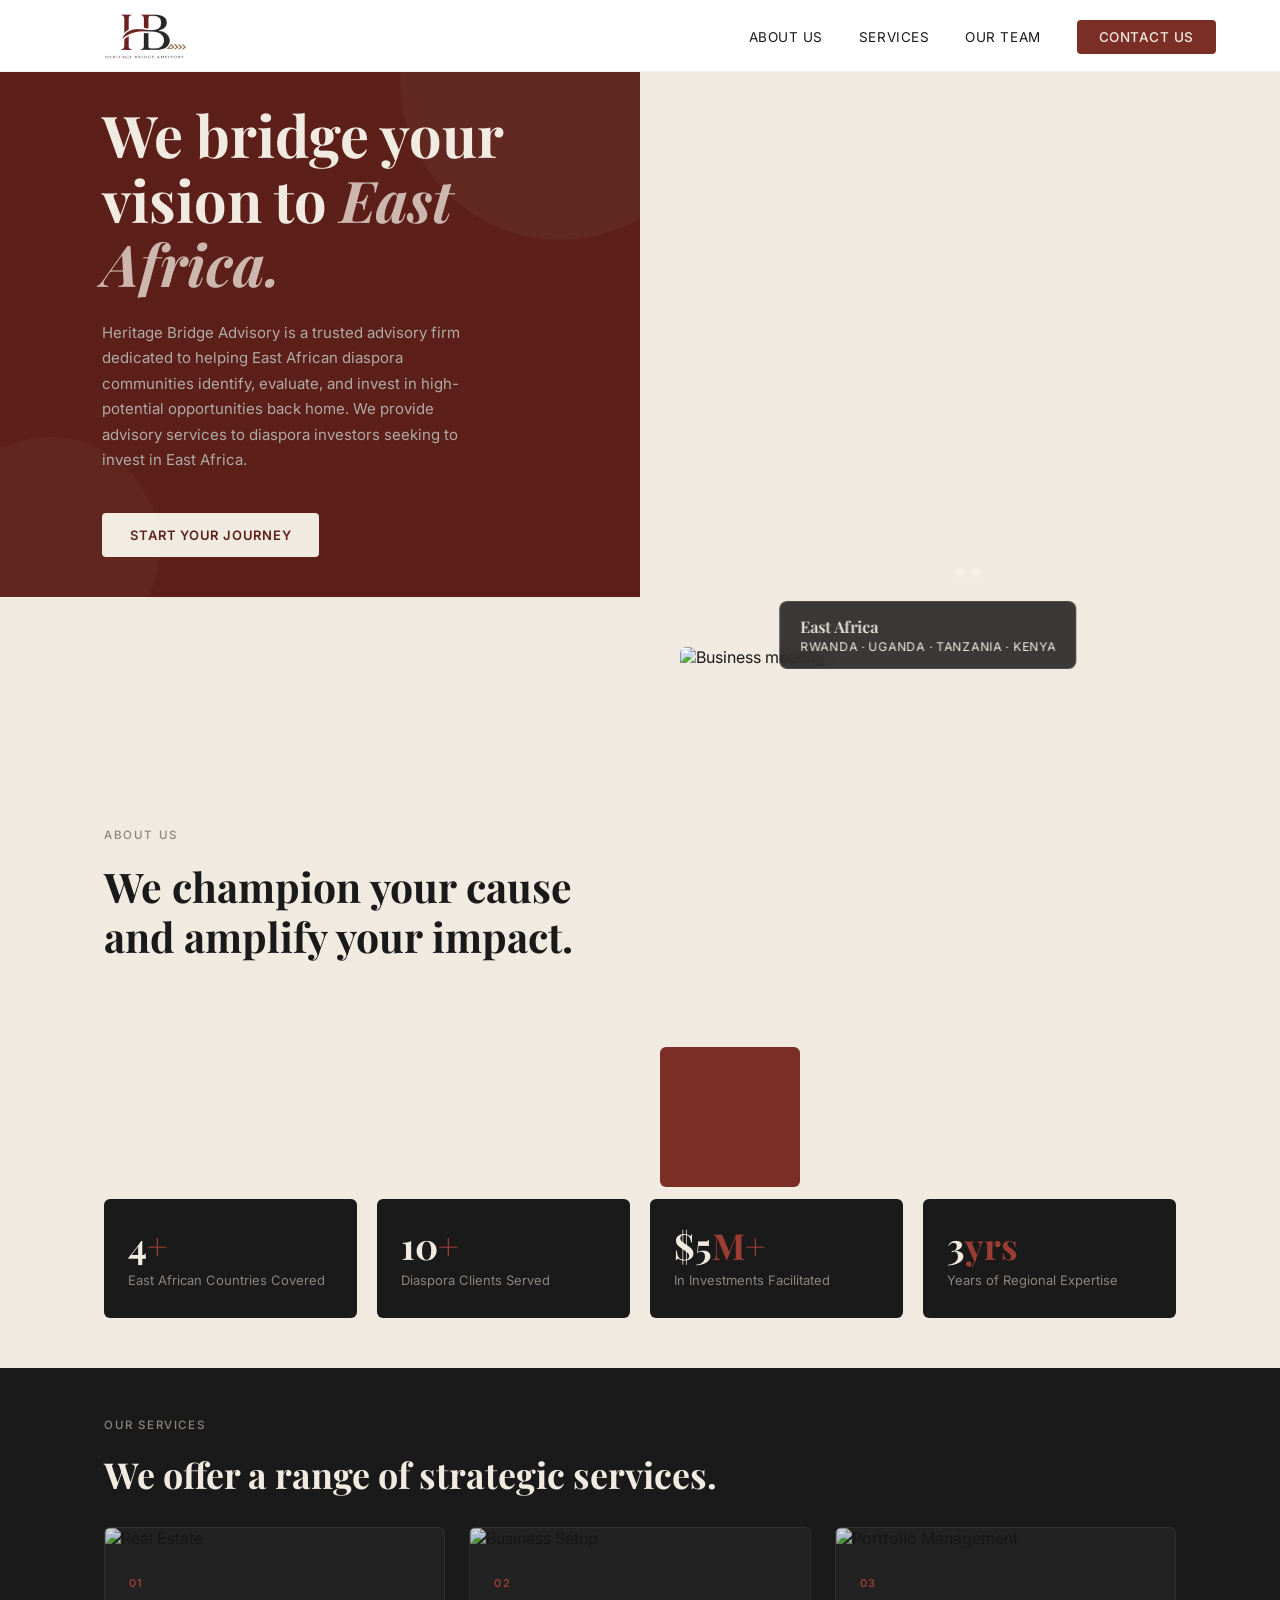
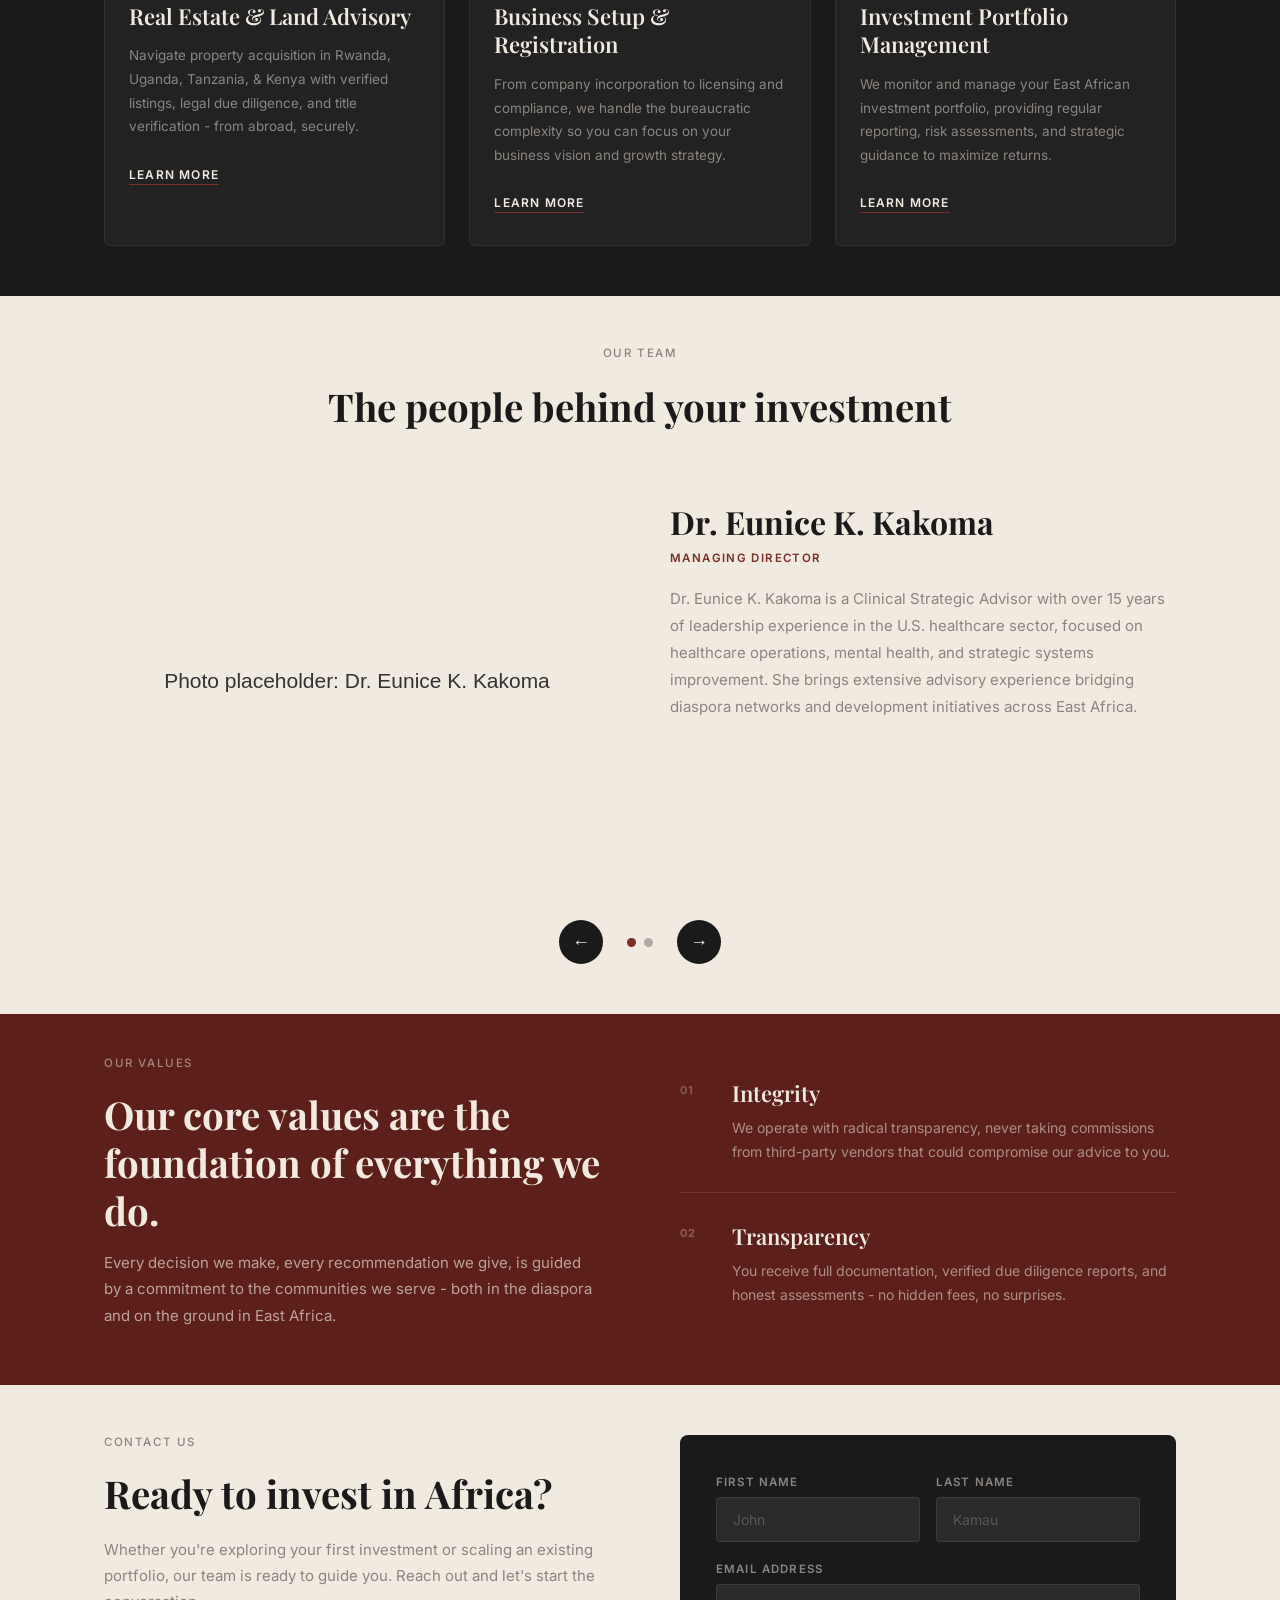
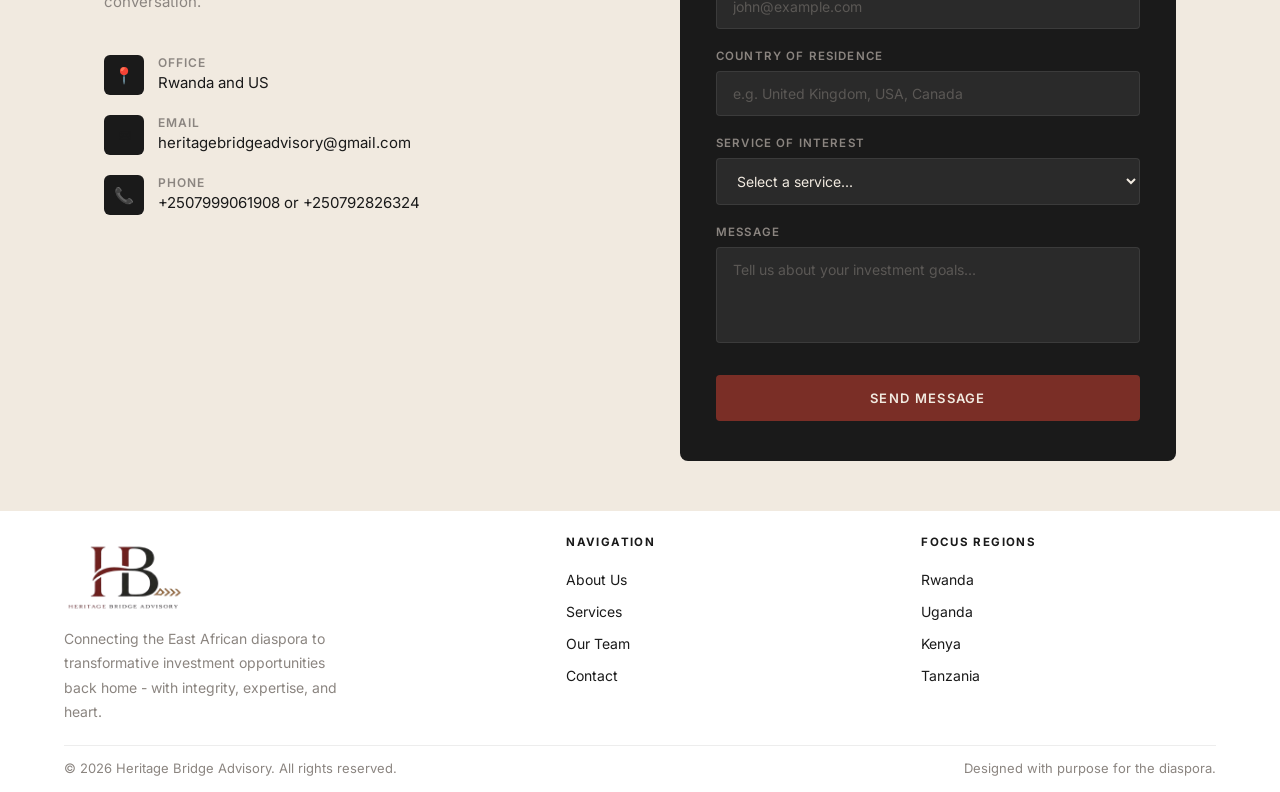
==== commit 231dd39e: "Use uploaded images image1.png, image2.png, and author.png for hero, about, and team author" ====
--- a/index.html
+++ b/index.html
@@ -1109,7 +1109,7 @@
       <div class="hero-slideshow-container">
         <div class="hero-slide active">
           <div class="hero-right">
-            <img data-image-key="hero-slide-1" src="./images/hero-camera.svg" alt="East Africa investment landscape" />
+            <img data-image-key="hero-slide-1" src="./images/image1.png" alt="East Africa investment landscape" />
           </div>
         </div>
         <div class="hero-slide">
@@ -1145,7 +1145,7 @@
             <strong>East Africa</strong>
           <span class="country-list">Rwanda &middot; Uganda &middot; Tanzania &middot; Kenya</span>
           </div>
-          <img data-image-key="about-main" src="./images/terraces.svg" alt="Business meeting" />
+          <img data-image-key="about-main" src="./images/image2.png" alt="Business meeting" />
           <div class="about-image-accent"></div>
         </div>
       </div>
@@ -1229,7 +1229,7 @@
             </div>
           </div>
           <div class="team-slide">
-            <img data-image-key="team-member-2" src="./images/team-charles.svg" alt="Charles Oligbo" />
+            <img data-image-key="team-member-2" src="./images/author.png" alt="Charles Oligbo" />
             <div class="team-slide-body">
               <h3>Charles Oligbo MBA</h3>
               <span class="team-role">Executive Director &amp; Investor</span>
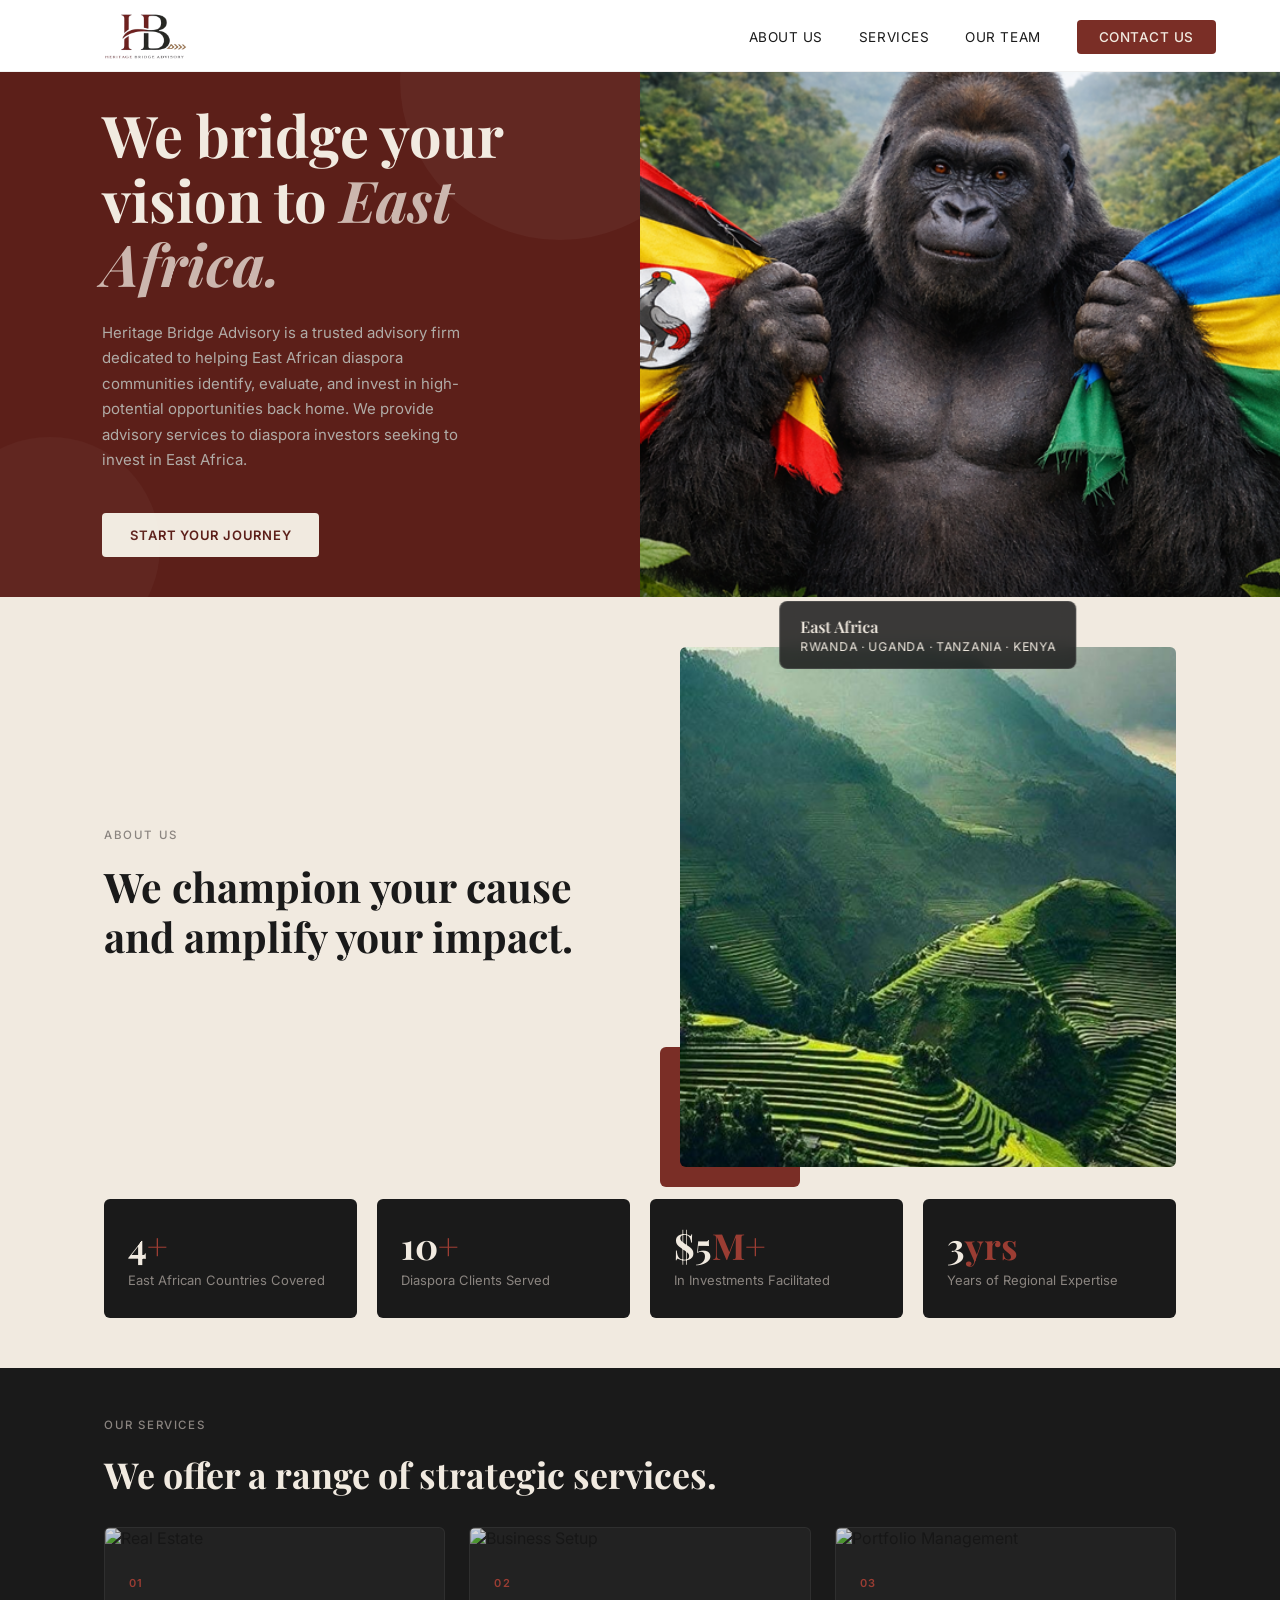
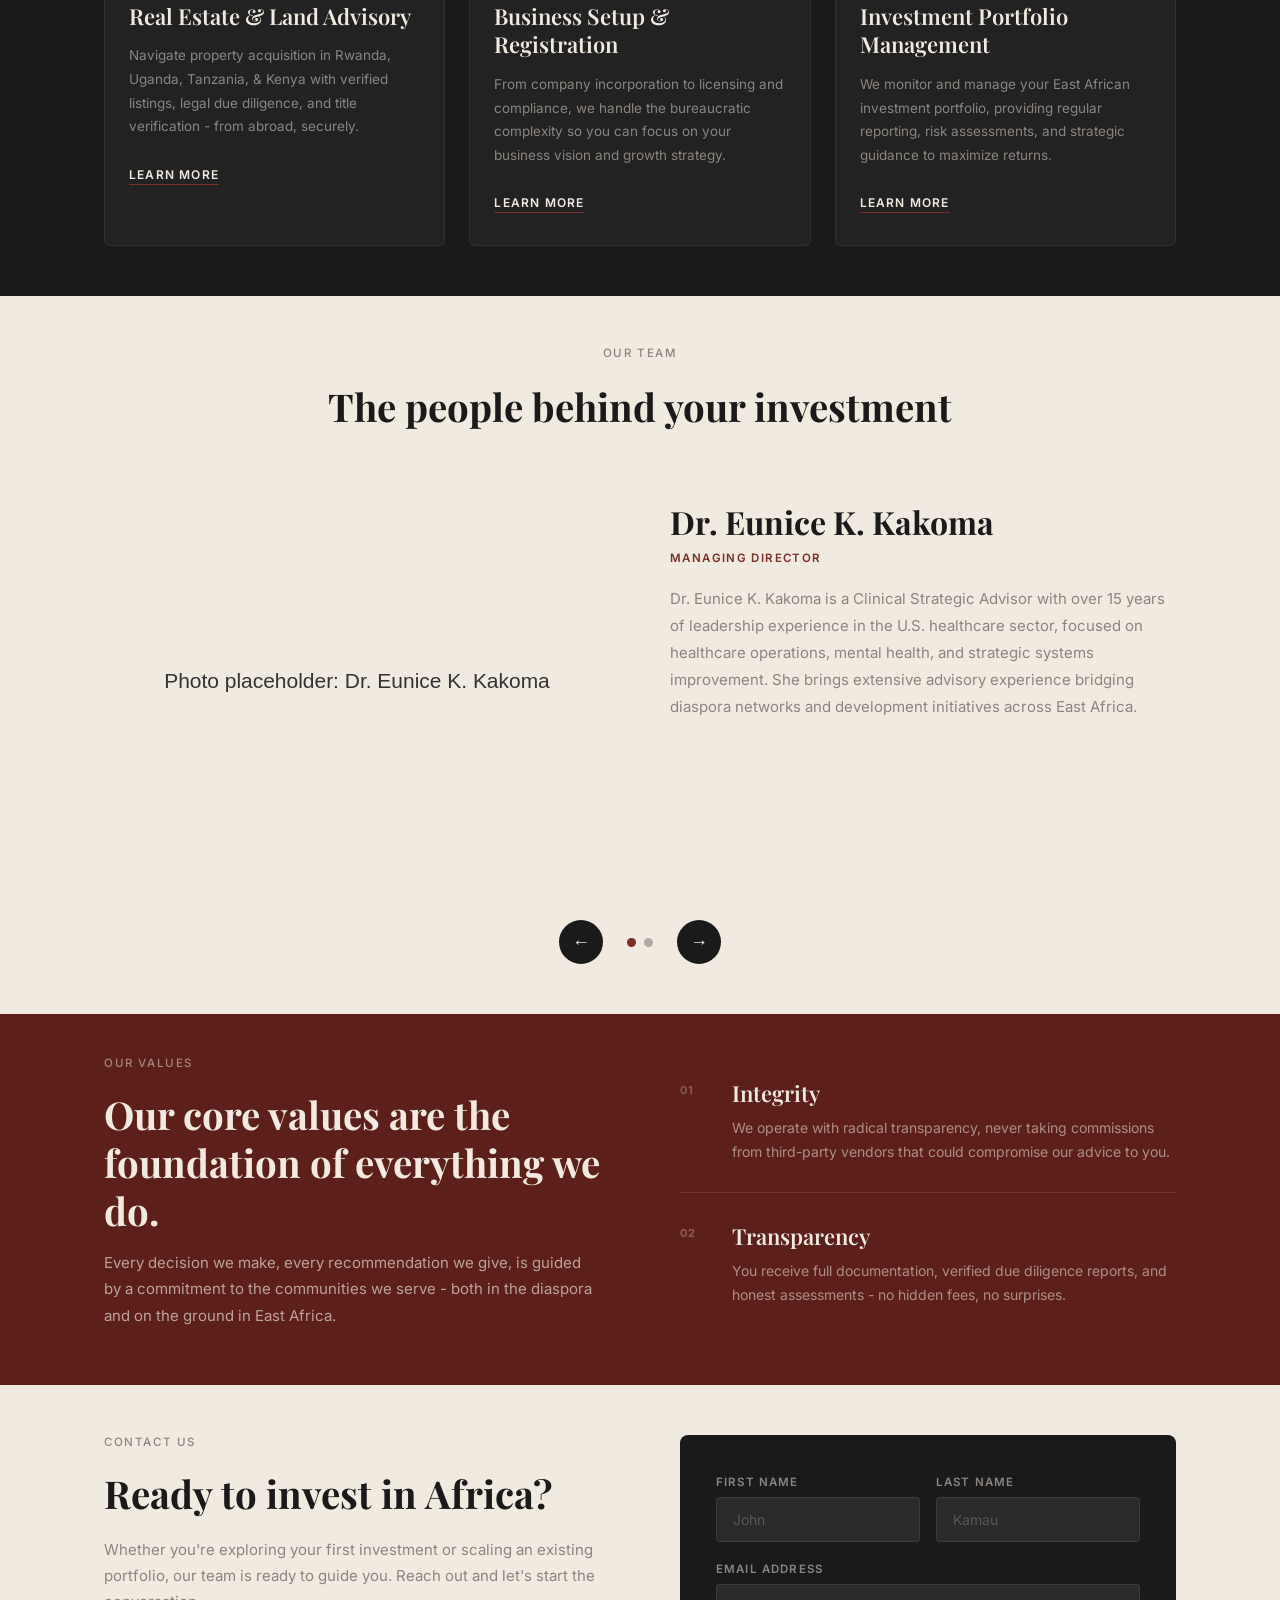
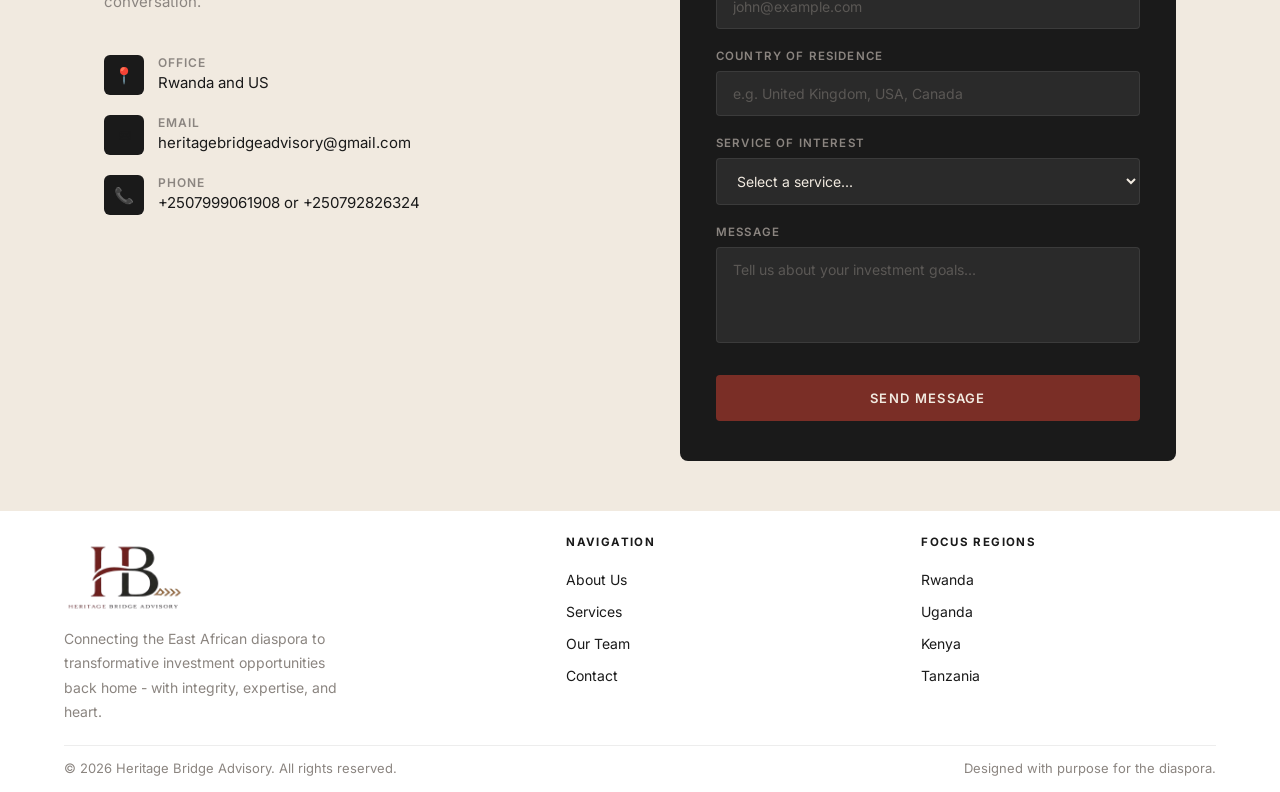
==== commit f1e3acbf: "Disable hero slideshow and display only first image" ====
--- a/index.html
+++ b/index.html
@@ -1616,11 +1616,10 @@
       });
     });
 
-      // Hero Slideshow
+      // Hero Slideshow - Disabled, showing only first image
     const heroSlides = document.querySelectorAll('.hero-slide');
     const heroDots = document.querySelectorAll('.hero-slide-dot');
     let currentHeroSlide = 0;
-    let heroSlideTimer;
 
     function goToHeroSlide(index) {
       if (!heroSlides.length) return;
@@ -1633,23 +1632,15 @@
       });
     }
 
-    function startHeroSlideshow() {
-      if (!heroSlides.length) return;
-      clearInterval(heroSlideTimer);
-      heroSlideTimer = setInterval(() => {
-        goToHeroSlide(currentHeroSlide + 1);
-      }, 4500);
-    }
-
     if (heroSlides.length) {
-      heroDots.forEach((dot, index) => {
-        dot.addEventListener('click', () => {
-          goToHeroSlide(index);
-          startHeroSlideshow();
-        });
+      // Hide all slides except the first one
+      heroSlides.forEach((slide, i) => {
+        if (i !== 0) slide.style.display = 'none';
       });
+      // Hide the slide dots since we're only showing one slide
+      document.querySelector('.hero-slide-dots').style.display = 'none';
+      // Show only the first slide
       goToHeroSlide(0);
-      startHeroSlideshow();
     }
 
     // Team Carousel
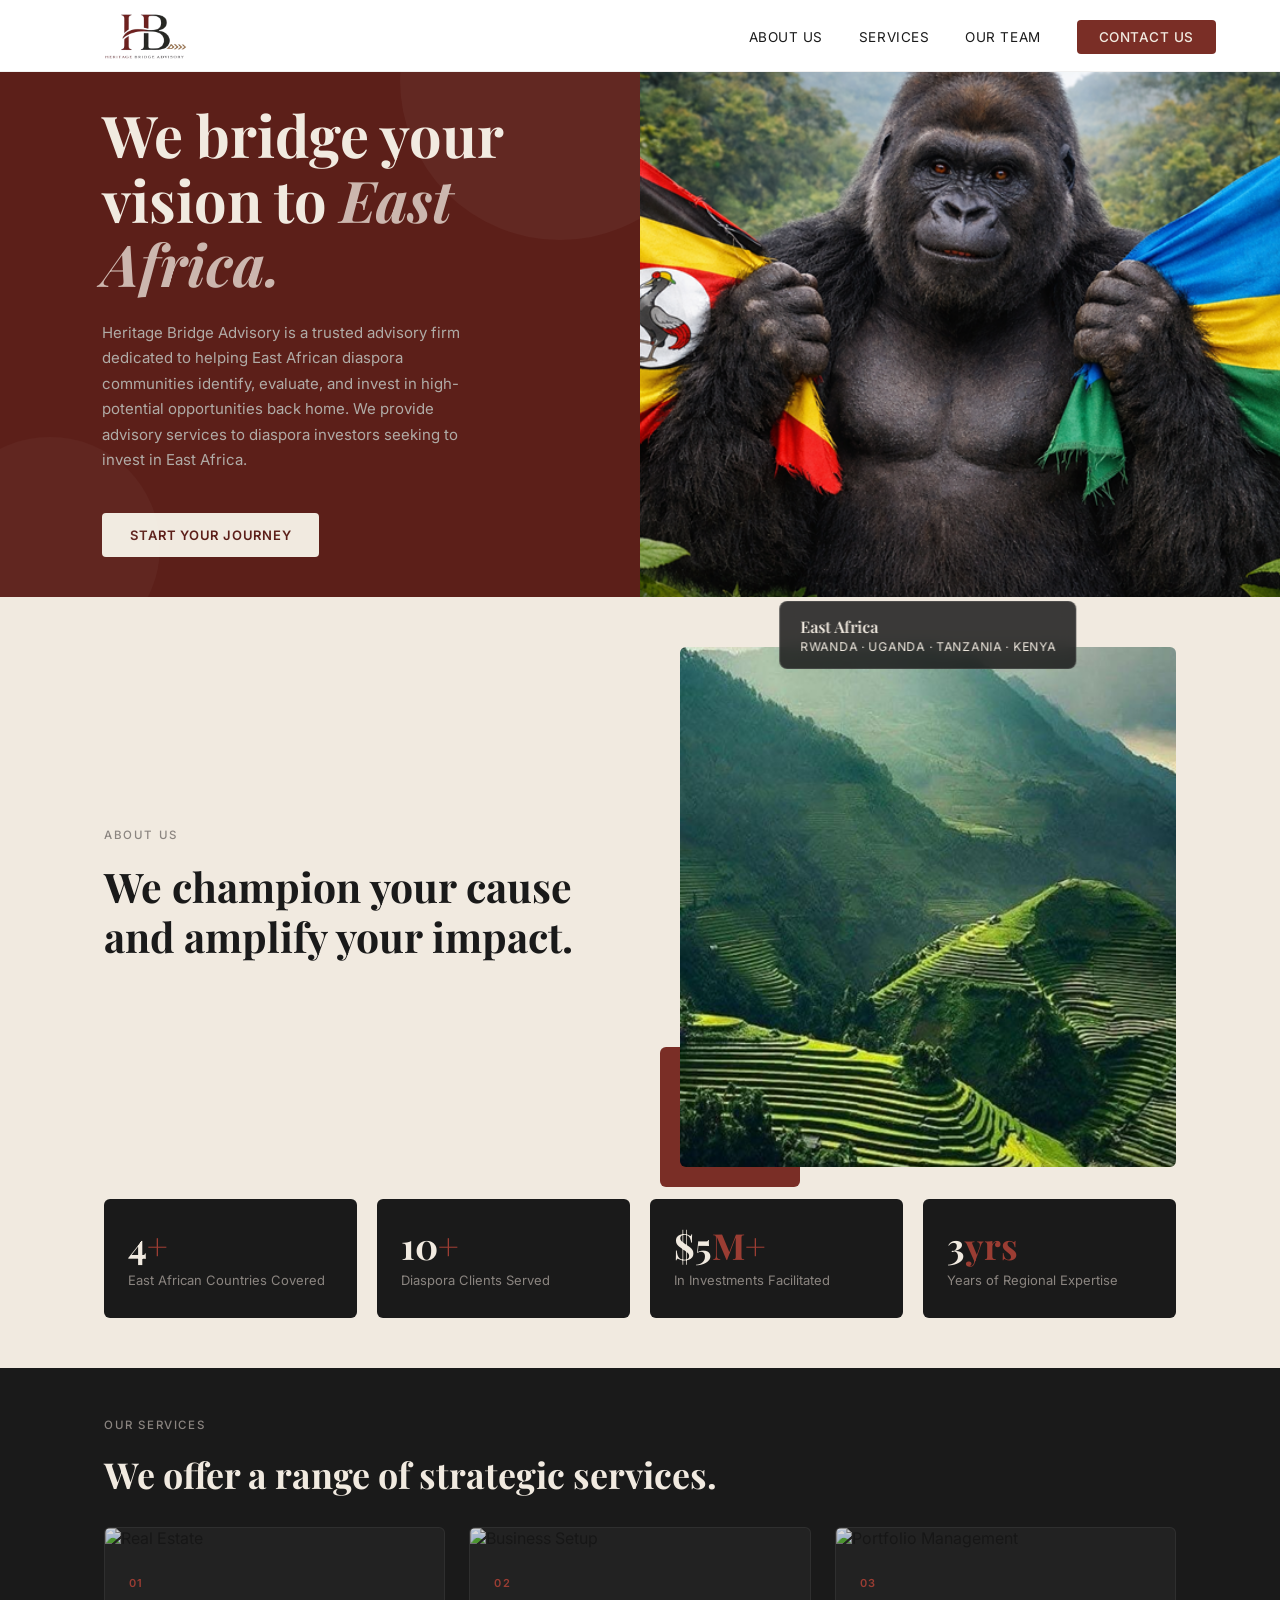
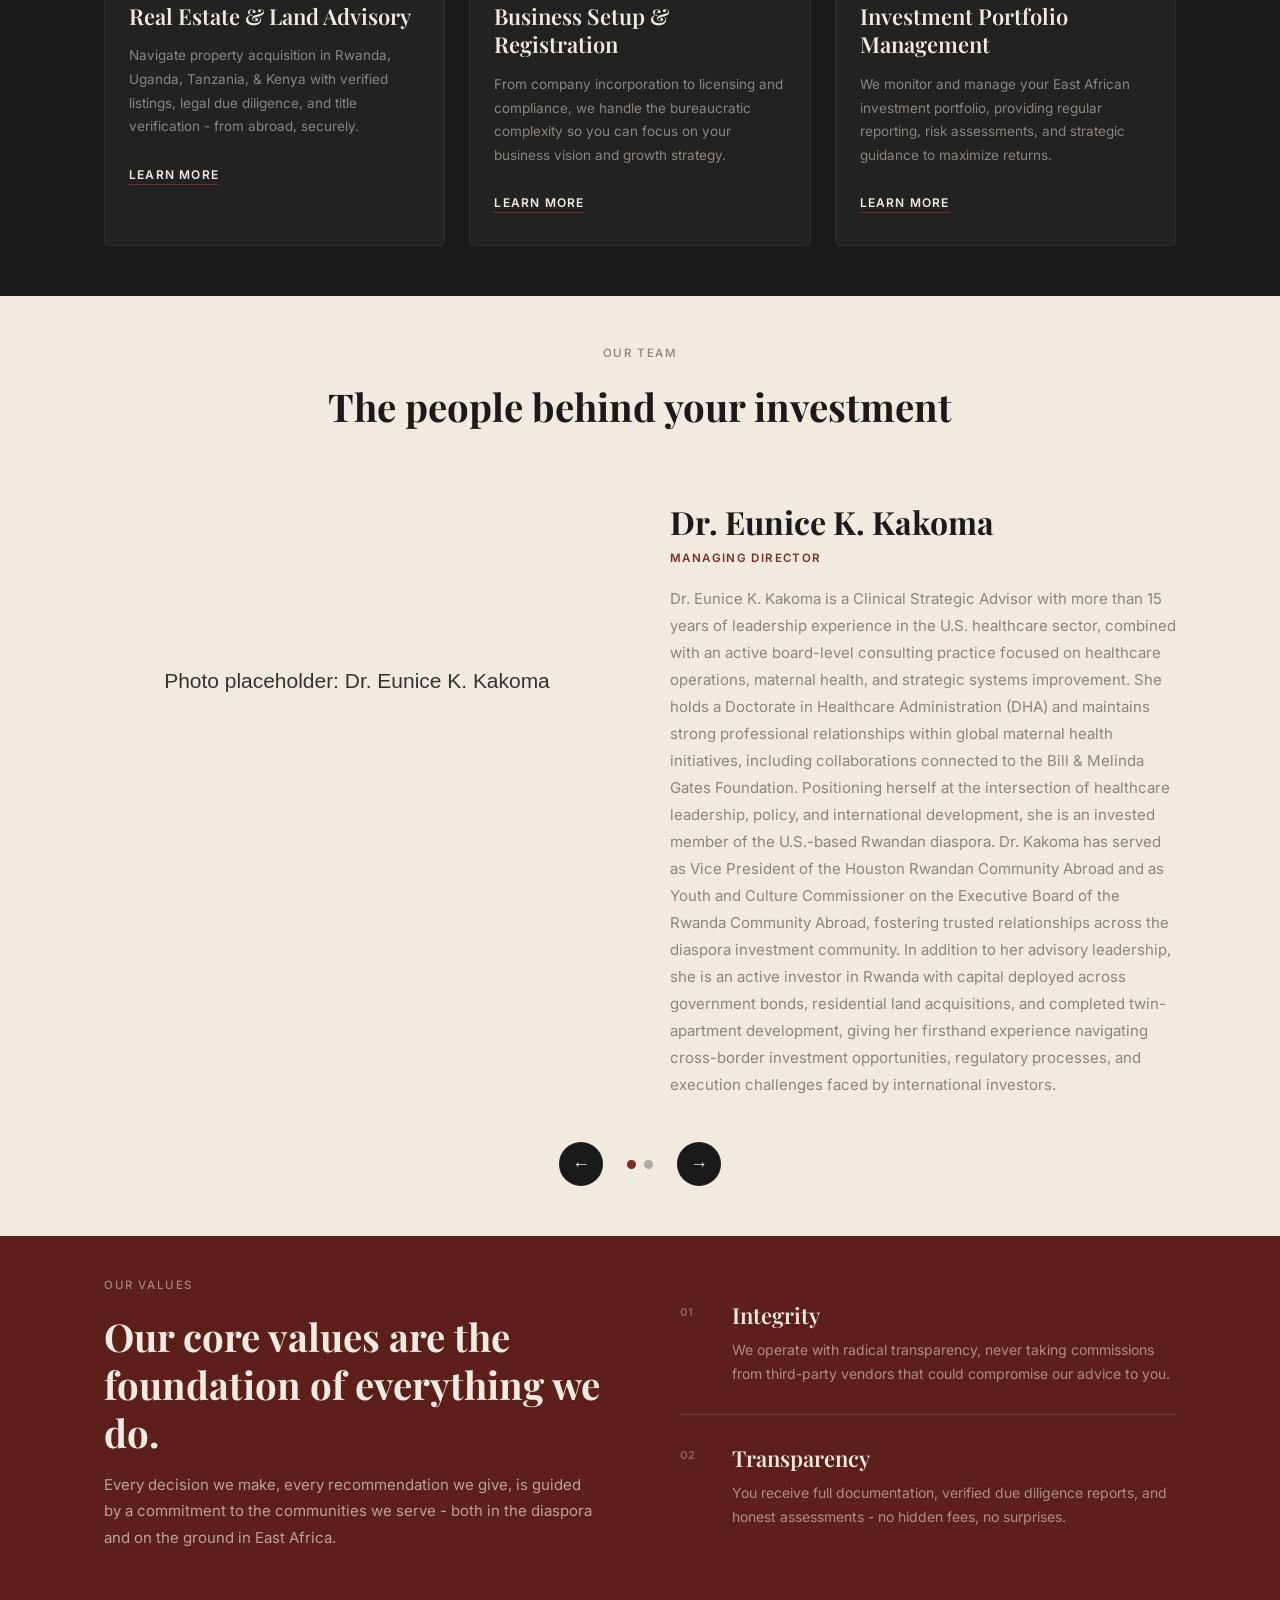
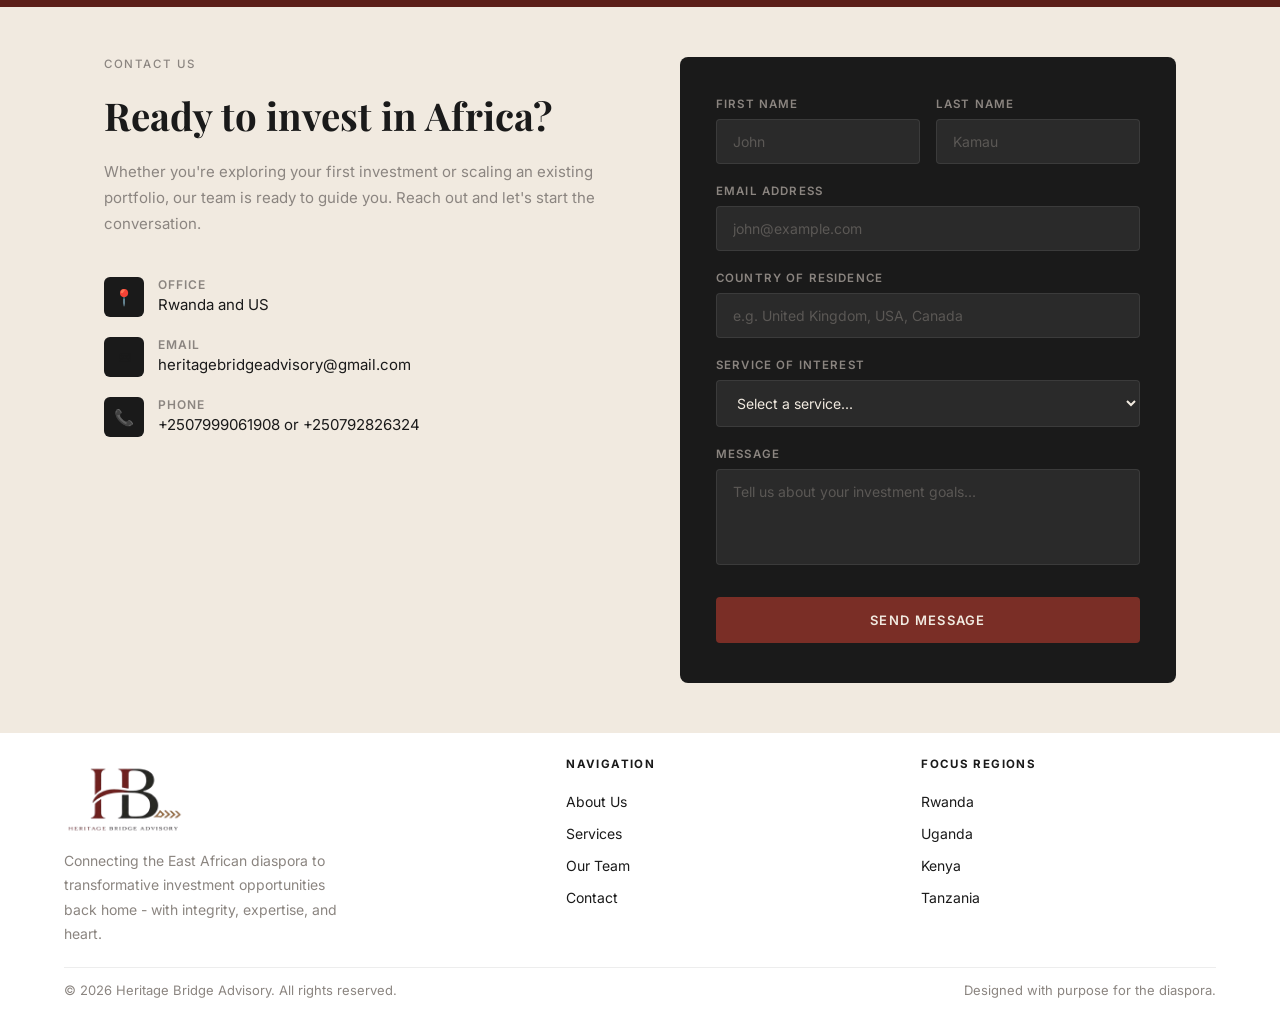
==== commit abc72b0e: "Fix hero slideshow to display only first image and expand team member biographies" ====
--- a/index.html
+++ b/index.html
@@ -265,7 +265,7 @@
       bottom: 20px;
       left: 50%;
       transform: translateX(-50%);
-      display: flex;
+      display: none;
       gap: 8px;
       z-index: 10;
     }
@@ -282,6 +282,12 @@
 
     .hero-slide-dot.active {
       background: var(--cream);
+    }
+
+    /* Hide hero slides 2 and 3 - Disable slideshow */
+    .hero-slide:nth-child(2),
+    .hero-slide:nth-child(3) {
+      display: none !important;
     }
 
     .hero-location-badge {
@@ -1225,7 +1231,7 @@
             <div class="team-slide-body">
               <h3>Dr. Eunice K. Kakoma</h3>
               <span class="team-role">Managing Director</span>
-              <p>Dr. Eunice K. Kakoma is a Clinical Strategic Advisor with over 15 years of leadership experience in the U.S. healthcare sector, focused on healthcare operations, mental health, and strategic systems improvement. She brings extensive advisory experience bridging diaspora networks and development initiatives across East Africa.</p>
+              <p>Dr. Eunice K. Kakoma is a Clinical Strategic Advisor with more than 15 years of leadership experience in the U.S. healthcare sector, combined with an active board-level consulting practice focused on healthcare operations, maternal health, and strategic systems improvement. She holds a Doctorate in Healthcare Administration (DHA) and maintains strong professional relationships within global maternal health initiatives, including collaborations connected to the Bill & Melinda Gates Foundation. Positioning herself at the intersection of healthcare leadership, policy, and international development, she is an invested member of the U.S.-based Rwandan diaspora. Dr. Kakoma has served as Vice President of the Houston Rwandan Community Abroad and as Youth and Culture Commissioner on the Executive Board of the Rwanda Community Abroad, fostering trusted relationships across the diaspora investment community. In addition to her advisory leadership, she is an active investor in Rwanda with capital deployed across government bonds, residential land acquisitions, and completed twin-apartment development, giving her firsthand experience navigating cross-border investment opportunities, regulatory processes, and execution challenges faced by international investors.</p>
             </div>
           </div>
           <div class="team-slide">
@@ -1233,7 +1239,7 @@
             <div class="team-slide-body">
               <h3>Charles Oligbo MBA</h3>
               <span class="team-role">Executive Director &amp; Investor</span>
-              <p>Charles Oligbo is a U.S.-based entrepreneur and investor with 20+ years building investment presence in Rwanda. He is founder and CEO of Cultuerville Realty LTD and Cultuerville Farms LTD, with diversified investments across residential holdings, agriculture, and multi-family real estate in Rwanda.</p>
+              <p>Charles Oligbo is a U.S.-based entrepreneur and investor with over 20 years of active investment presence in Rwanda, demonstrating deep expertise in navigating cross-border deals and local market dynamics. He is the founder and Chief Executive Officer of Cultuerville Realty LTD and Cultuerville Farms LTD, successfully building diversified investments across residential real estate holdings, agricultural ventures, and multi-family residential properties throughout Rwanda. His personal investment portfolio spans government bonds, residential land acquisitions, and completed multi-unit development projects, providing him with hands-on experience in the full investment lifecycle—from identifying opportunities and negotiating with local authorities to managing construction, regulatory compliance, and portfolio optimization. His experience on the ground in Rwanda, combined with his understanding of diaspora investor needs and pain points, enables him to bridge the gap between international capital and local opportunities with both strategic insight and practical execution capability.</p>
             </div>
           </div>
         </div>
@@ -1616,31 +1622,13 @@
       });
     });
 
-      // Hero Slideshow - Disabled, showing only first image
+      // Hero Slideshow - DISABLED - Only displaying first image, no auto-rotation
     const heroSlides = document.querySelectorAll('.hero-slide');
-    const heroDots = document.querySelectorAll('.hero-slide-dot');
-    let currentHeroSlide = 0;
-
-    function goToHeroSlide(index) {
-      if (!heroSlides.length) return;
-      currentHeroSlide = (index + heroSlides.length) % heroSlides.length;
+    if (heroSlides.length > 0) {
+      // Ensure only the first slide is marked as active and visible
       heroSlides.forEach((slide, i) => {
-        slide.classList.toggle('active', i === currentHeroSlide);
+        slide.classList.toggle('active', i === 0);
       });
-      heroDots.forEach((dot, i) => {
-        dot.classList.toggle('active', i === currentHeroSlide);
-      });
-    }
-
-    if (heroSlides.length) {
-      // Hide all slides except the first one
-      heroSlides.forEach((slide, i) => {
-        if (i !== 0) slide.style.display = 'none';
-      });
-      // Hide the slide dots since we're only showing one slide
-      document.querySelector('.hero-slide-dots').style.display = 'none';
-      // Show only the first slide
-      goToHeroSlide(0);
     }
 
     // Team Carousel
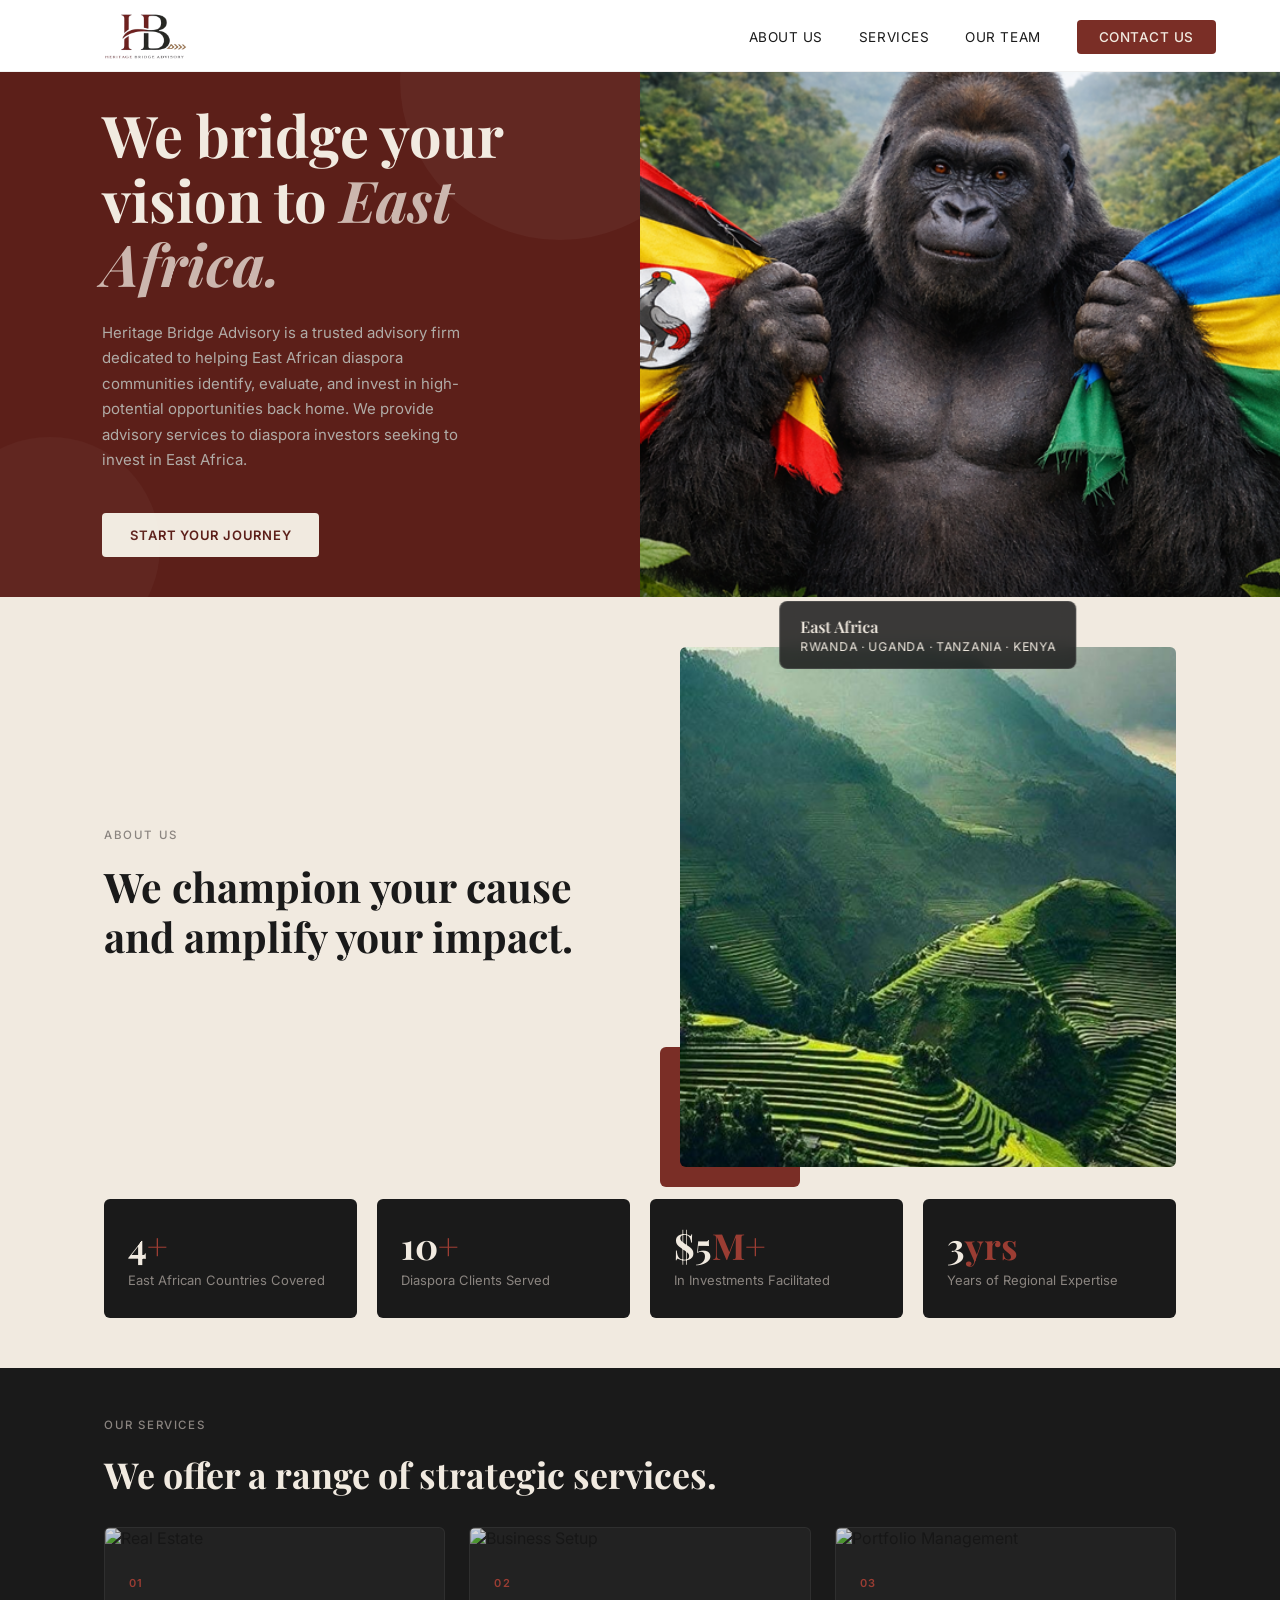
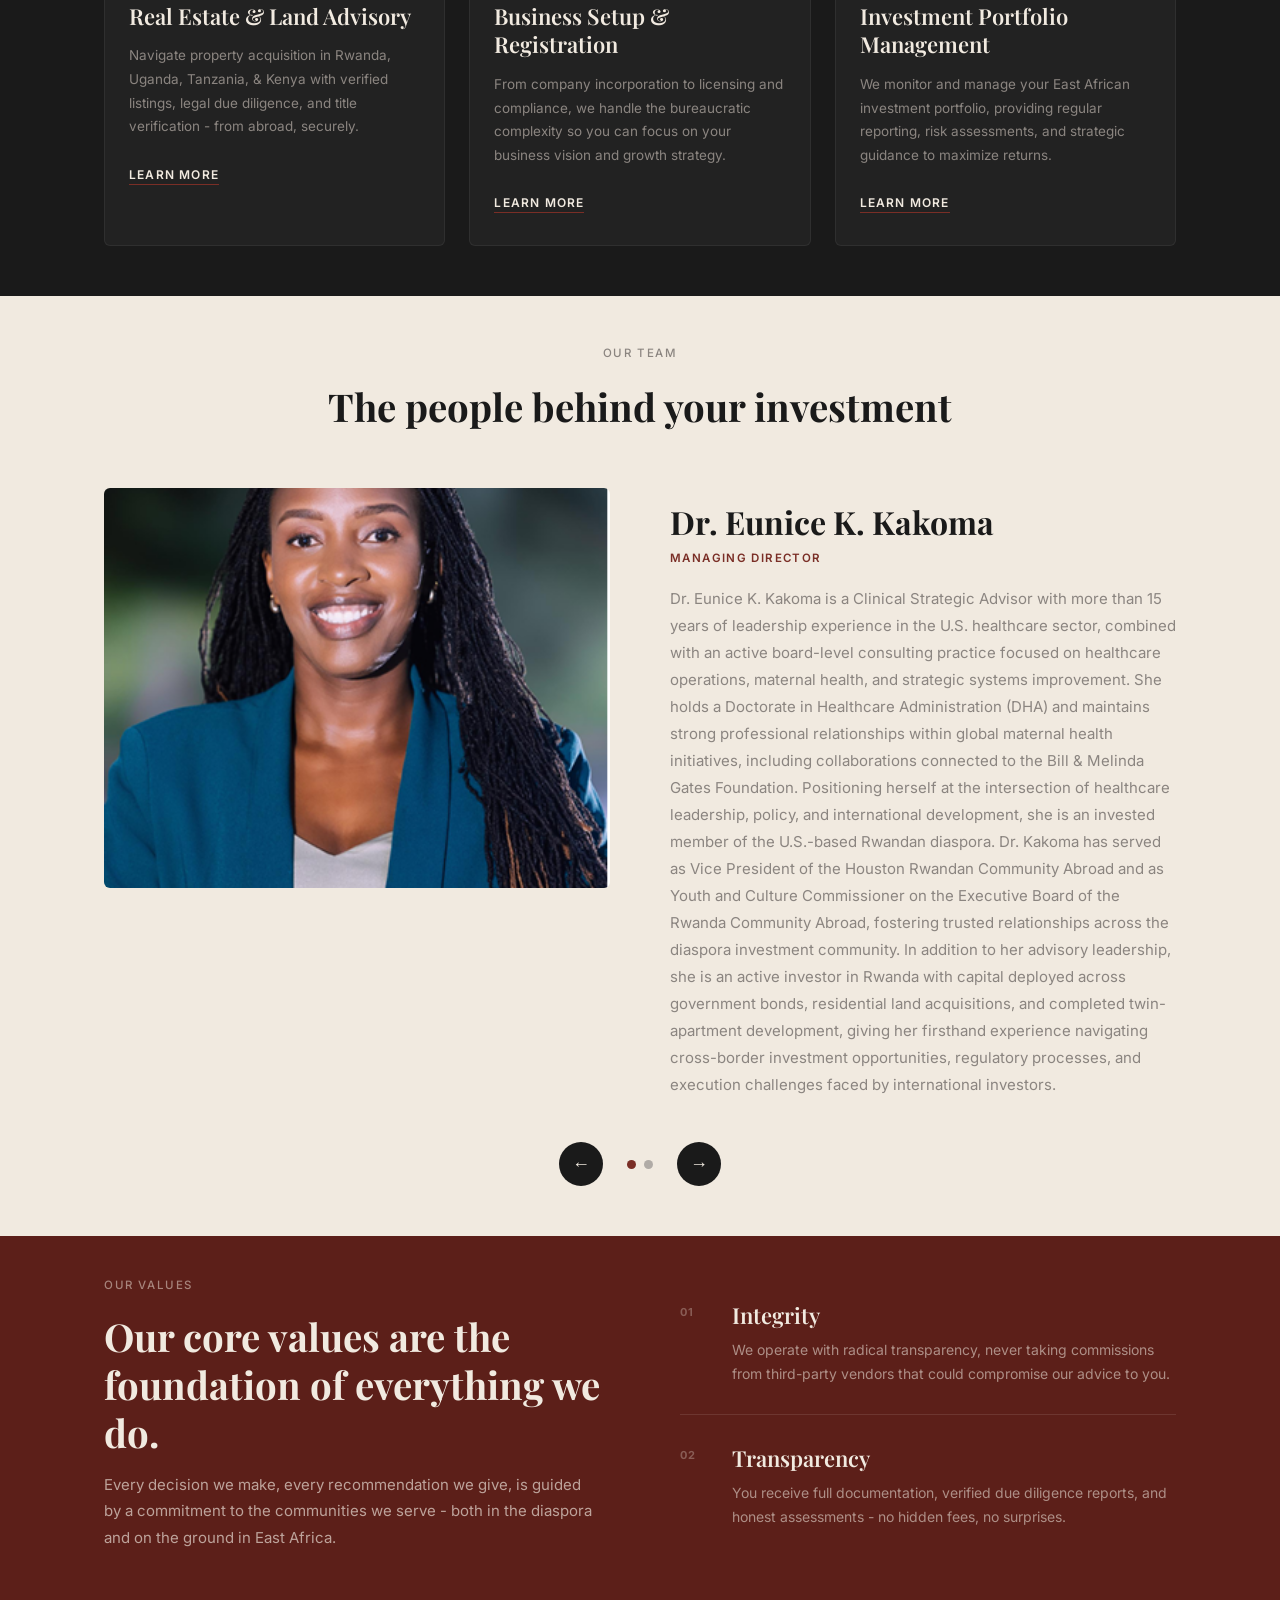
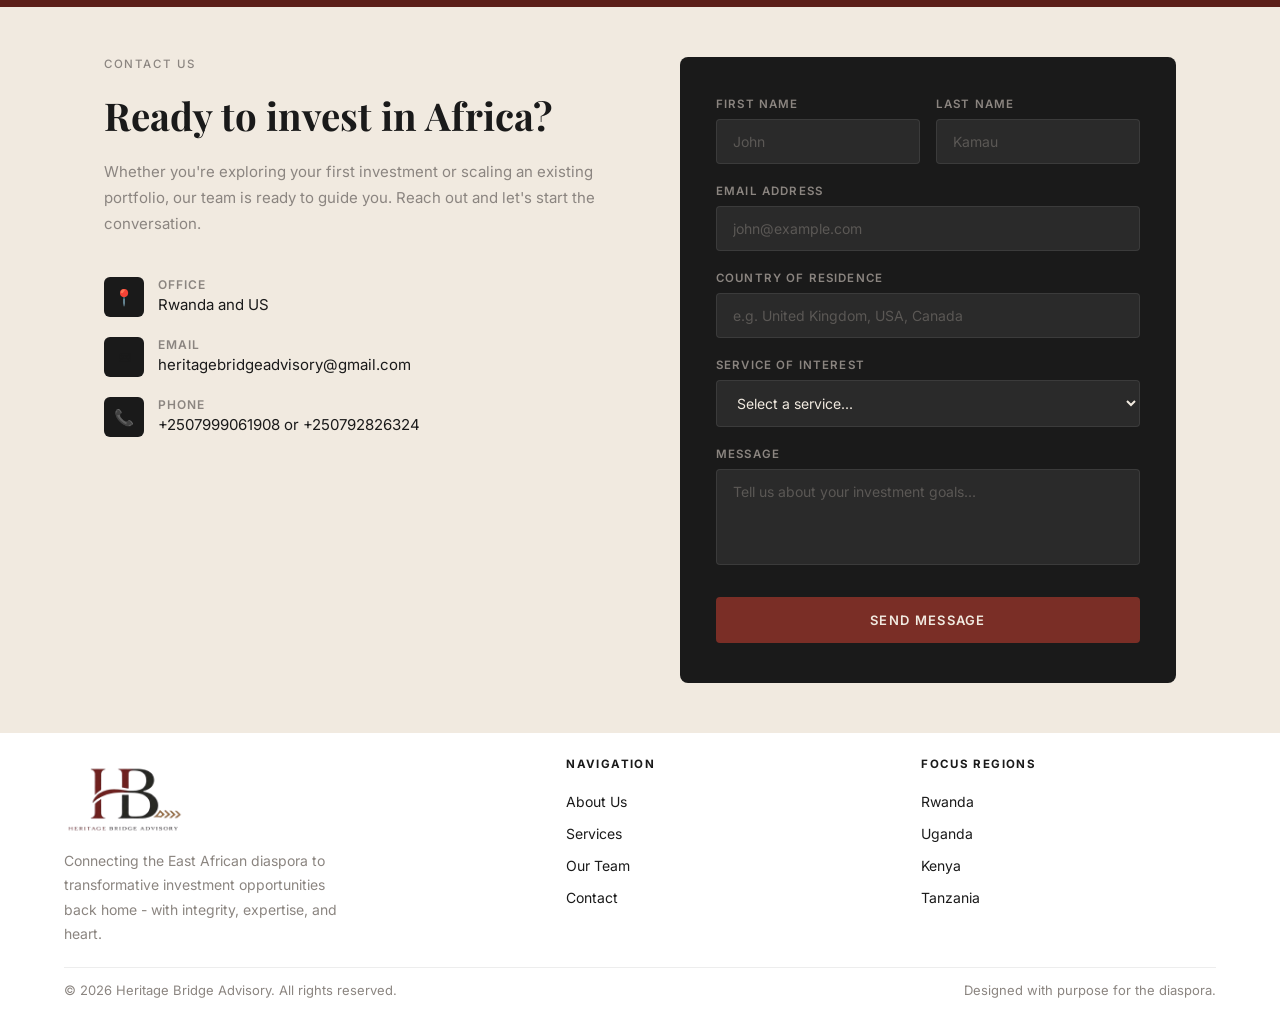
==== commit 743ab5ea: "Replace team member 1 image with images/author.png and remove extra hero slides from HTML" ====
--- a/index.html
+++ b/index.html
@@ -241,11 +241,17 @@
       position: absolute;
       top: 0;
       left: 0;
+      visibility: hidden;
+      opacity: 0;
+      pointer-events: none;
     }
 
     .hero-slide.active {
       display: block;
-      animation: fadeIn 0.5s;
+      visibility: visible;
+      opacity: 1;
+      pointer-events: auto;
+      animation: none;
     }
 
     .hero-slide img {
@@ -265,7 +271,8 @@
       bottom: 20px;
       left: 50%;
       transform: translateX(-50%);
-      display: none;
+      display: none !important;
+      visibility: hidden !important;
       gap: 8px;
       z-index: 10;
     }
@@ -284,10 +291,15 @@
       background: var(--cream);
     }
 
-    /* Hide hero slides 2 and 3 - Disable slideshow */
-    .hero-slide:nth-child(2),
-    .hero-slide:nth-child(3) {
+    /* Hide hero slides 2 and 3 - Disable slideshow completely */
+    .hero-slideshow-container .hero-slide:nth-child(2),
+    .hero-slideshow-container .hero-slide:nth-child(3) {
       display: none !important;
+      visibility: hidden !important;
+      opacity: 0 !important;
+      pointer-events: none !important;
+      height: 0 !important;
+      min-height: 0 !important;
     }
 
     .hero-location-badge {
@@ -1118,21 +1130,6 @@
             <img data-image-key="hero-slide-1" src="./images/image1.png" alt="East Africa investment landscape" />
           </div>
         </div>
-        <div class="hero-slide">
-          <div class="hero-right">
-            <img data-image-key="hero-slide-2" src="https://picsum.photos/seed/eastafrica-invest-2/1600/900" alt="Diaspora advisory consultation" />
-          </div>
-        </div>
-        <div class="hero-slide">
-          <div class="hero-right">
-            <img data-image-key="hero-slide-3" src="https://picsum.photos/seed/eastafrica-invest-3/1600/900" alt="Business growth opportunities in East Africa" />
-          </div>
-        </div>
-        <div class="hero-slide-dots">
-          <button class="hero-slide-dot active" aria-label="Slide 1"></button>
-          <button class="hero-slide-dot" aria-label="Slide 2"></button>
-          <button class="hero-slide-dot" aria-label="Slide 3"></button>
-        </div>
       </div>
     </div>
   </section>
@@ -1227,7 +1224,7 @@
       <div class="team-carousel-wrap">
         <div class="team-carousel" id="teamCarousel">
           <div class="team-slide">
-            <img data-image-key="team-member-1" src="./images/team-eunice.svg" alt="Dr. Eunice K. Kakoma" />
+            <img data-image-key="team-member-1" src="./images/author.png" alt="Dr. Eunice K. Kakoma" />
             <div class="team-slide-body">
               <h3>Dr. Eunice K. Kakoma</h3>
               <span class="team-role">Managing Director</span>
@@ -1622,14 +1619,32 @@
       });
     });
 
-      // Hero Slideshow - DISABLED - Only displaying first image, no auto-rotation
-    const heroSlides = document.querySelectorAll('.hero-slide');
-    if (heroSlides.length > 0) {
-      // Ensure only the first slide is marked as active and visible
-      heroSlides.forEach((slide, i) => {
-        slide.classList.toggle('active', i === 0);
+      // Hero Slideshow - DISABLED - remove extra slides and dots from DOM
+    (function disableHeroSlideshow() {
+      const slideshow = document.querySelector('.hero-slideshow-container');
+      if (!slideshow) return;
+
+      // Remove all slides except the first one to prevent any slideshow behavior
+      const slides = Array.from(slideshow.querySelectorAll('.hero-slide'));
+      slides.forEach((slide, i) => {
+        if (i === 0) return;
+        slide.remove();
       });
-    }
+
+      // Remove the dots navigation entirely
+      const dots = slideshow.querySelector('.hero-slide-dots');
+      if (dots) dots.remove();
+
+      // Make sure the remaining first slide is visible and active
+      const first = slideshow.querySelector('.hero-slide');
+      if (first) {
+        first.classList.add('active');
+        first.style.display = 'block';
+        first.style.visibility = 'visible';
+        first.style.opacity = '1';
+        first.style.pointerEvents = 'auto';
+      }
+    })();
 
     // Team Carousel
     const carousel = document.getElementById('teamCarousel');
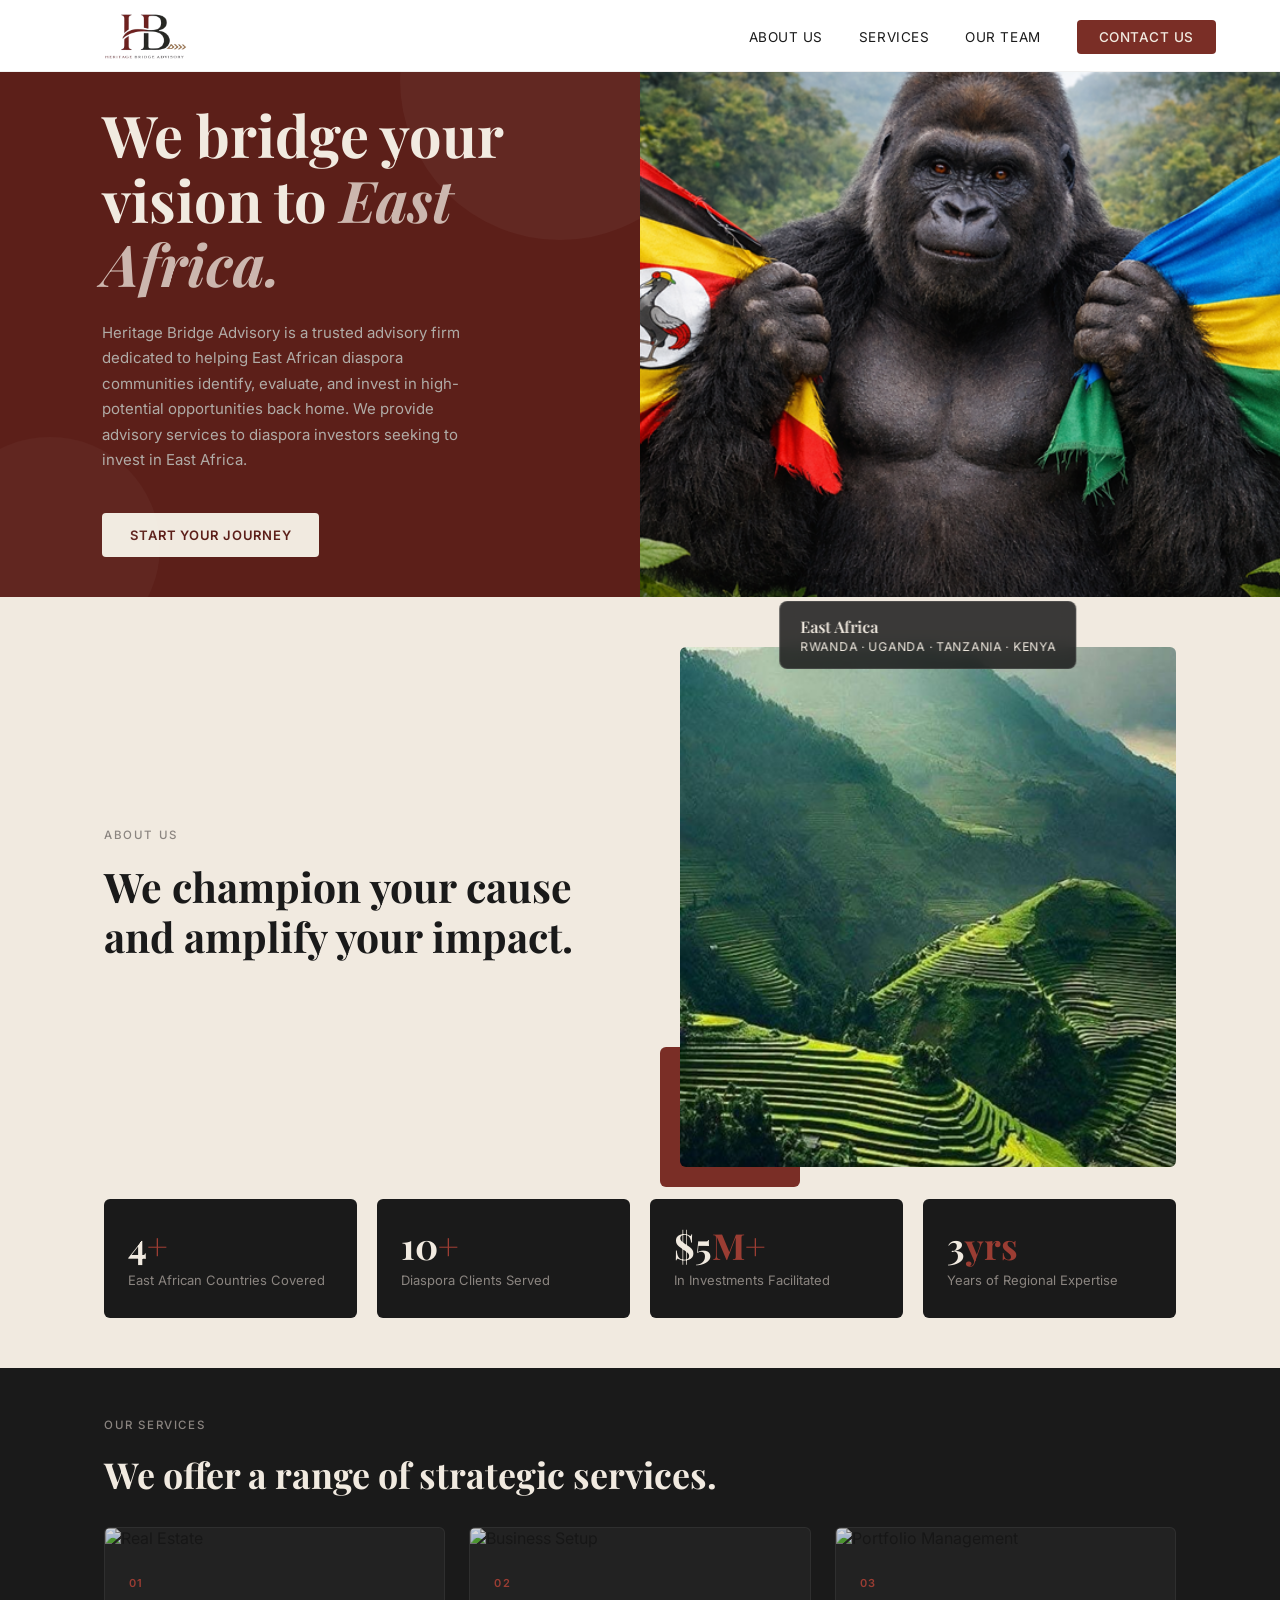
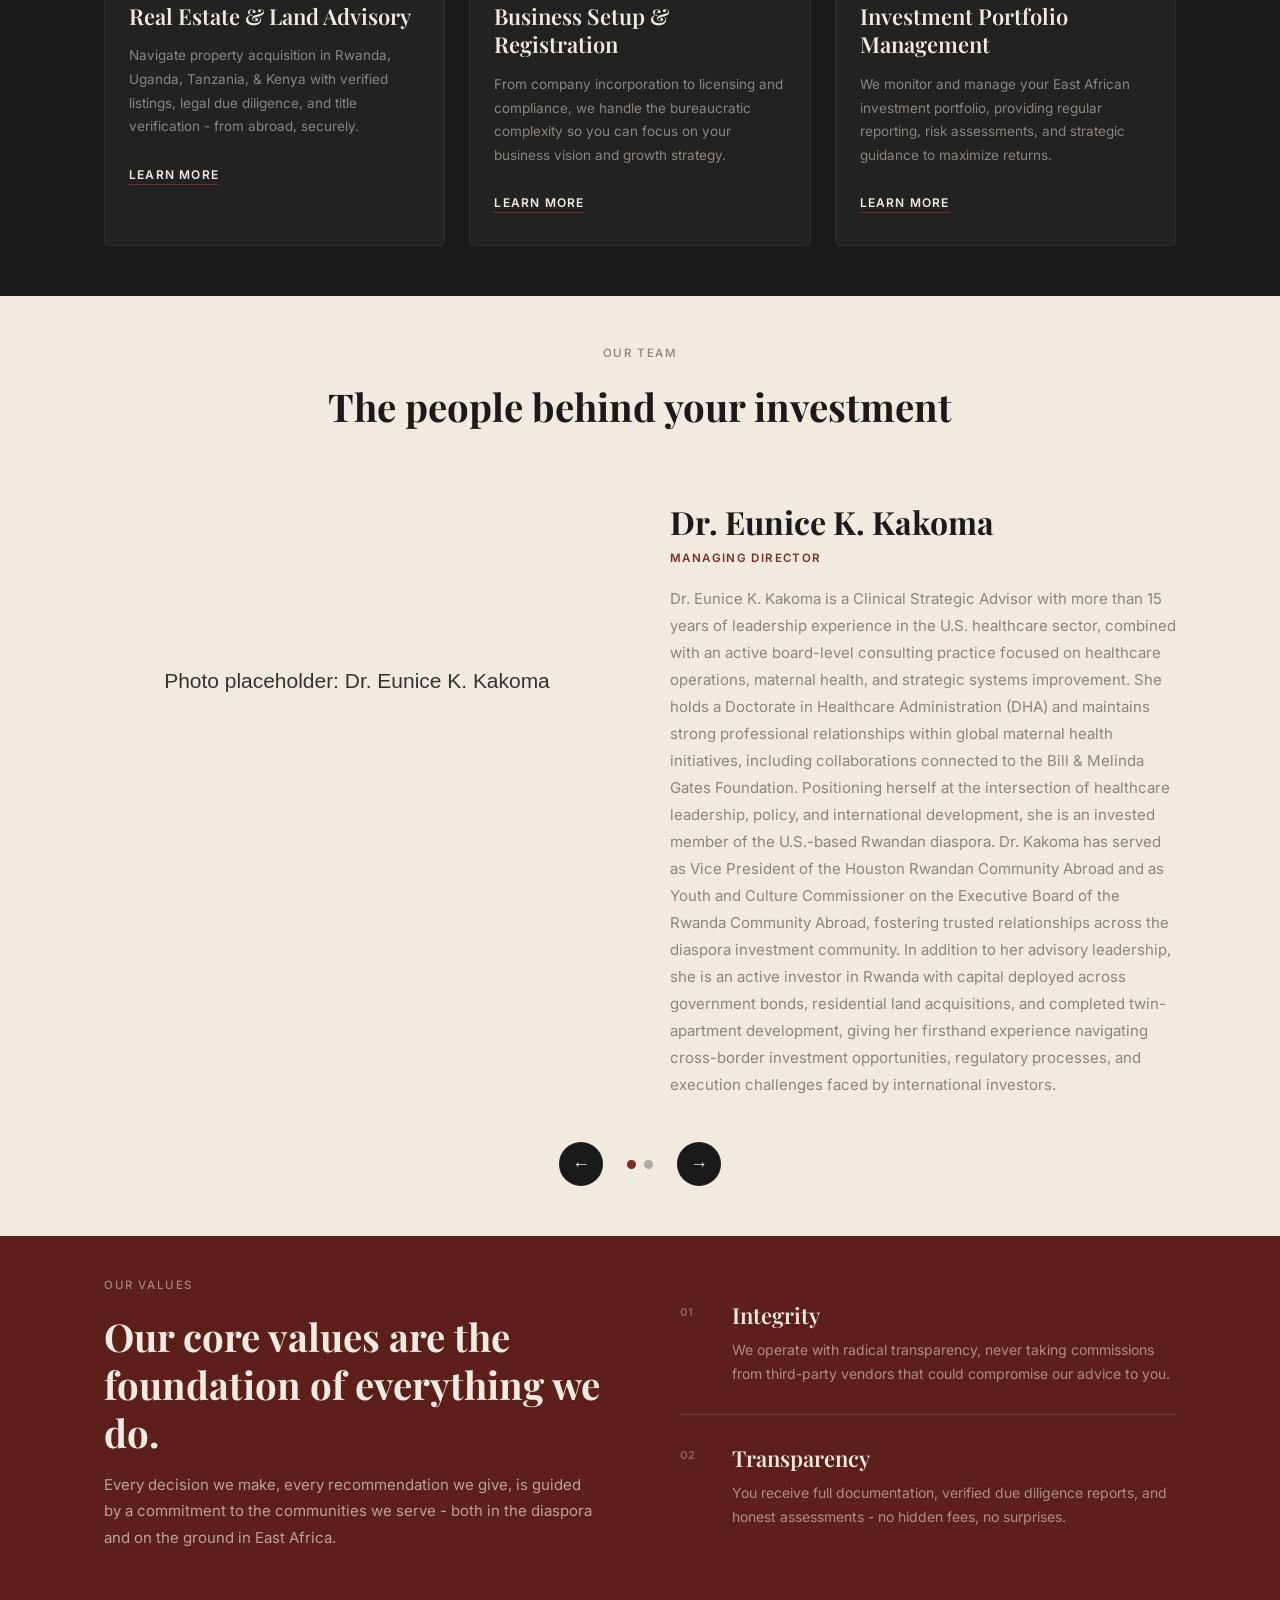
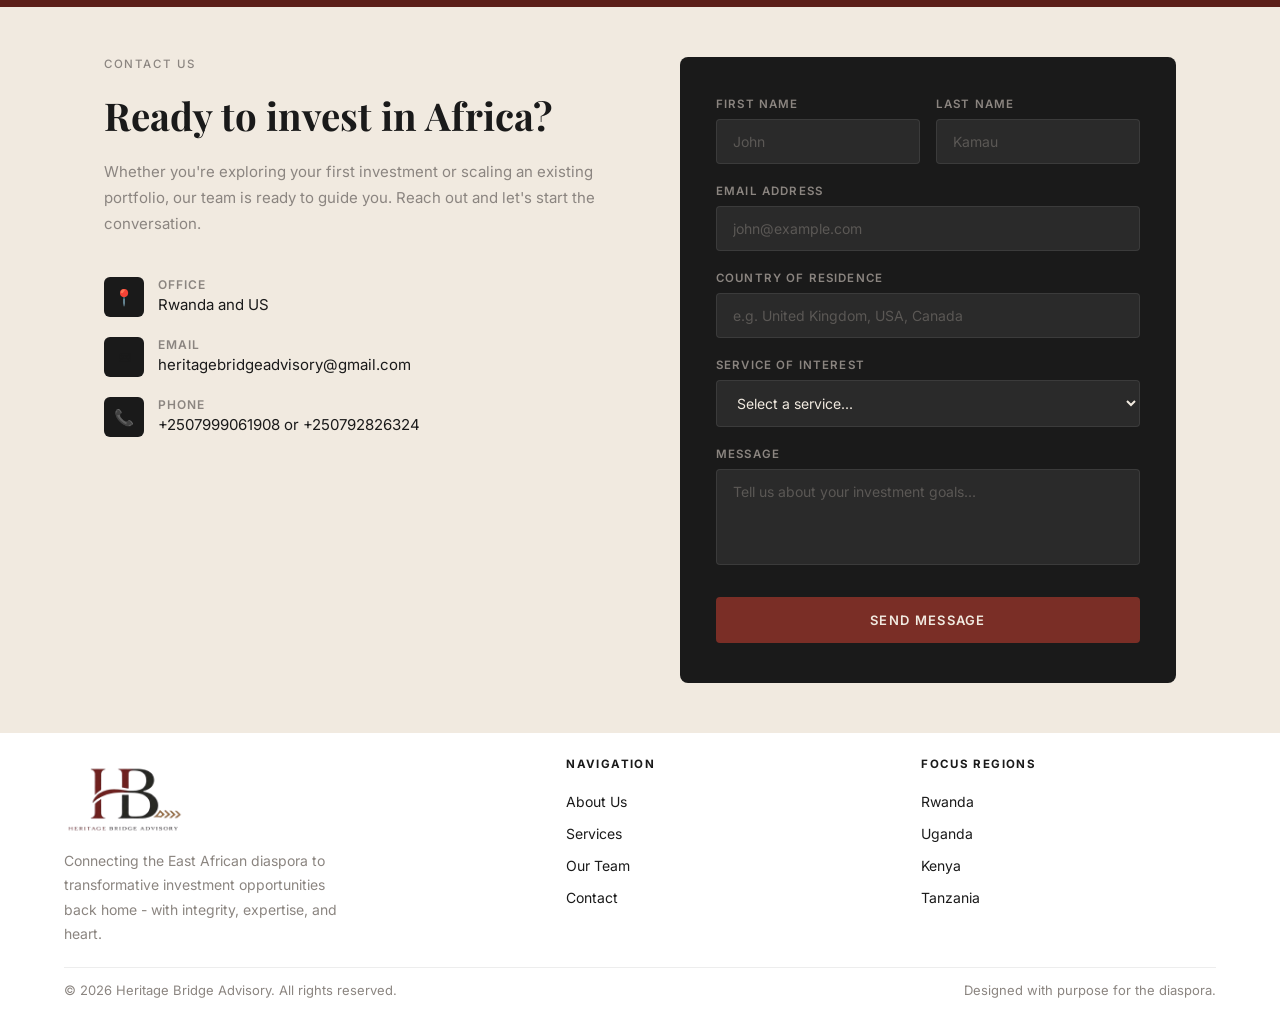
==== commit a83dfbdf: "Restore team member 1 image to team-eunice.svg" ====
--- a/index.html
+++ b/index.html
@@ -1224,7 +1224,7 @@
       <div class="team-carousel-wrap">
         <div class="team-carousel" id="teamCarousel">
           <div class="team-slide">
-            <img data-image-key="team-member-1" src="./images/author.png" alt="Dr. Eunice K. Kakoma" />
+            <img data-image-key="team-member-1" src="./images/team-eunice.svg" alt="Dr. Eunice K. Kakoma" />
             <div class="team-slide-body">
               <h3>Dr. Eunice K. Kakoma</h3>
               <span class="team-role">Managing Director</span>
